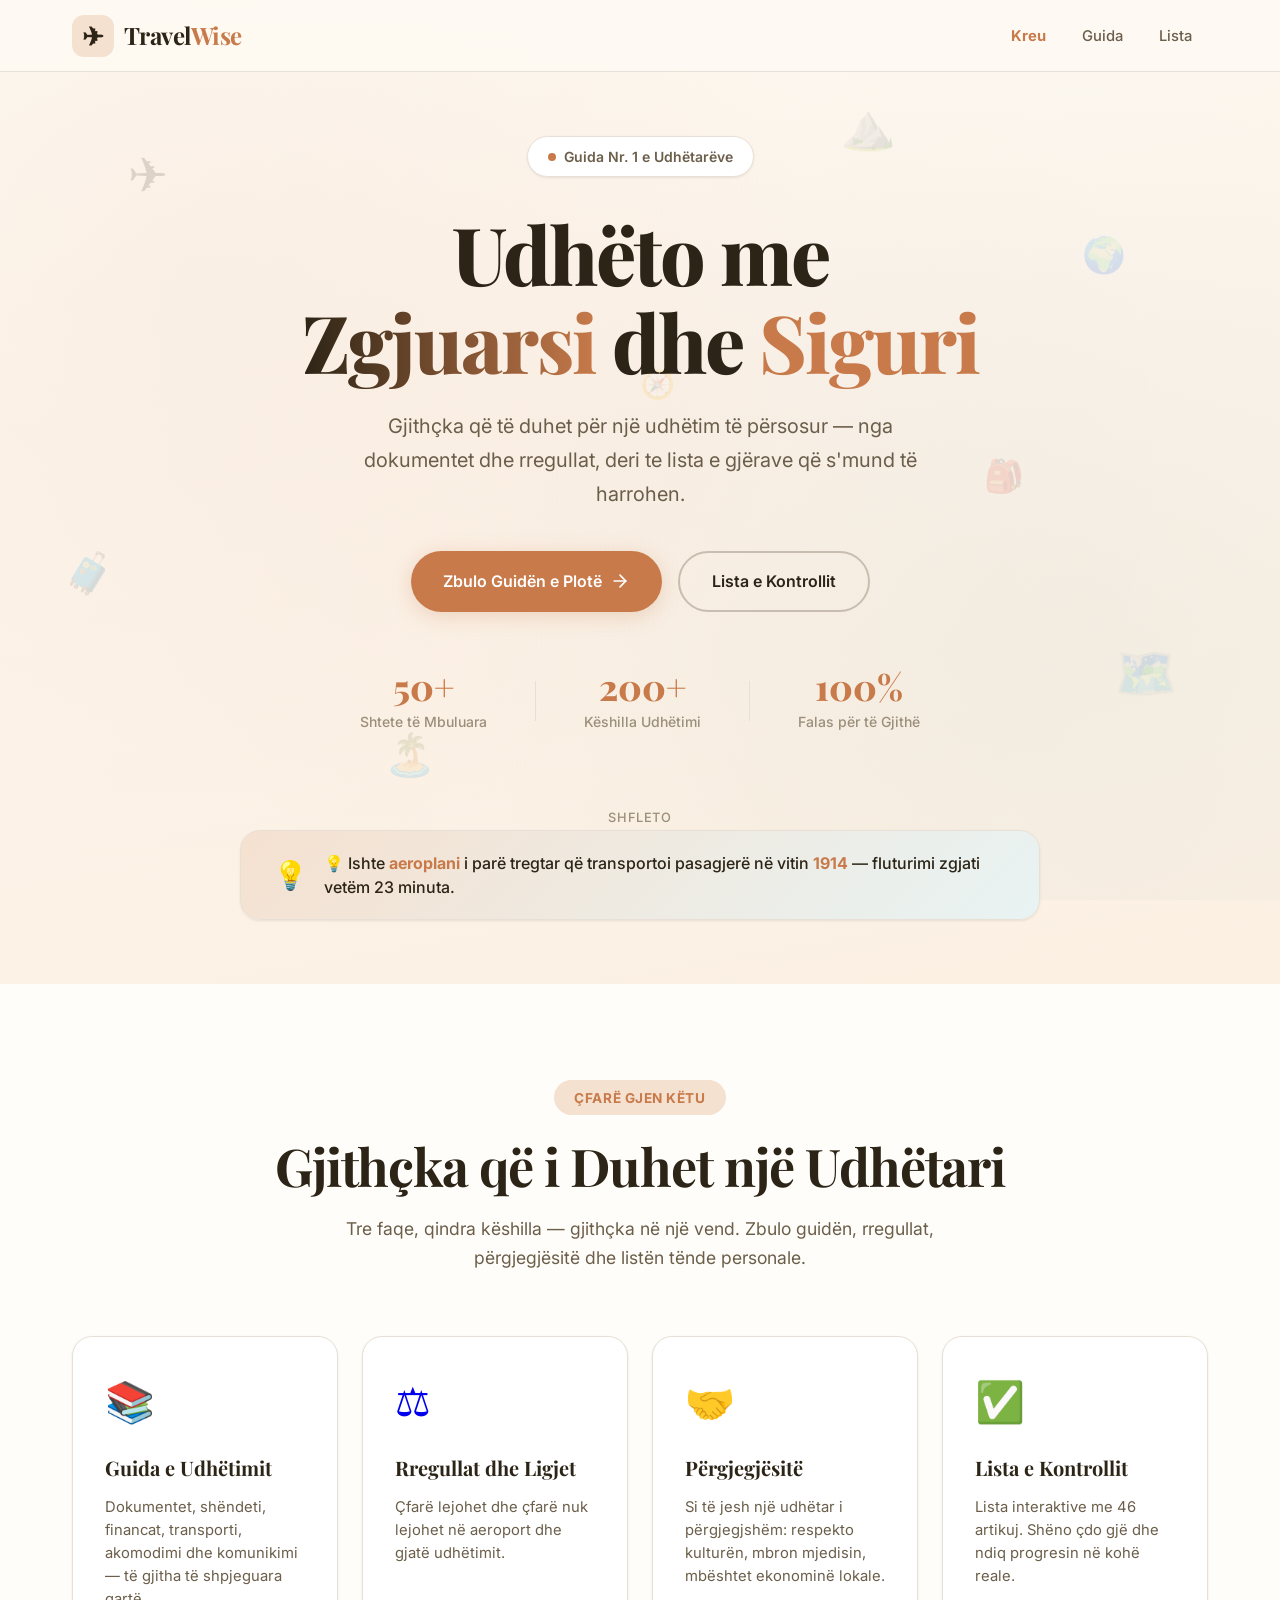
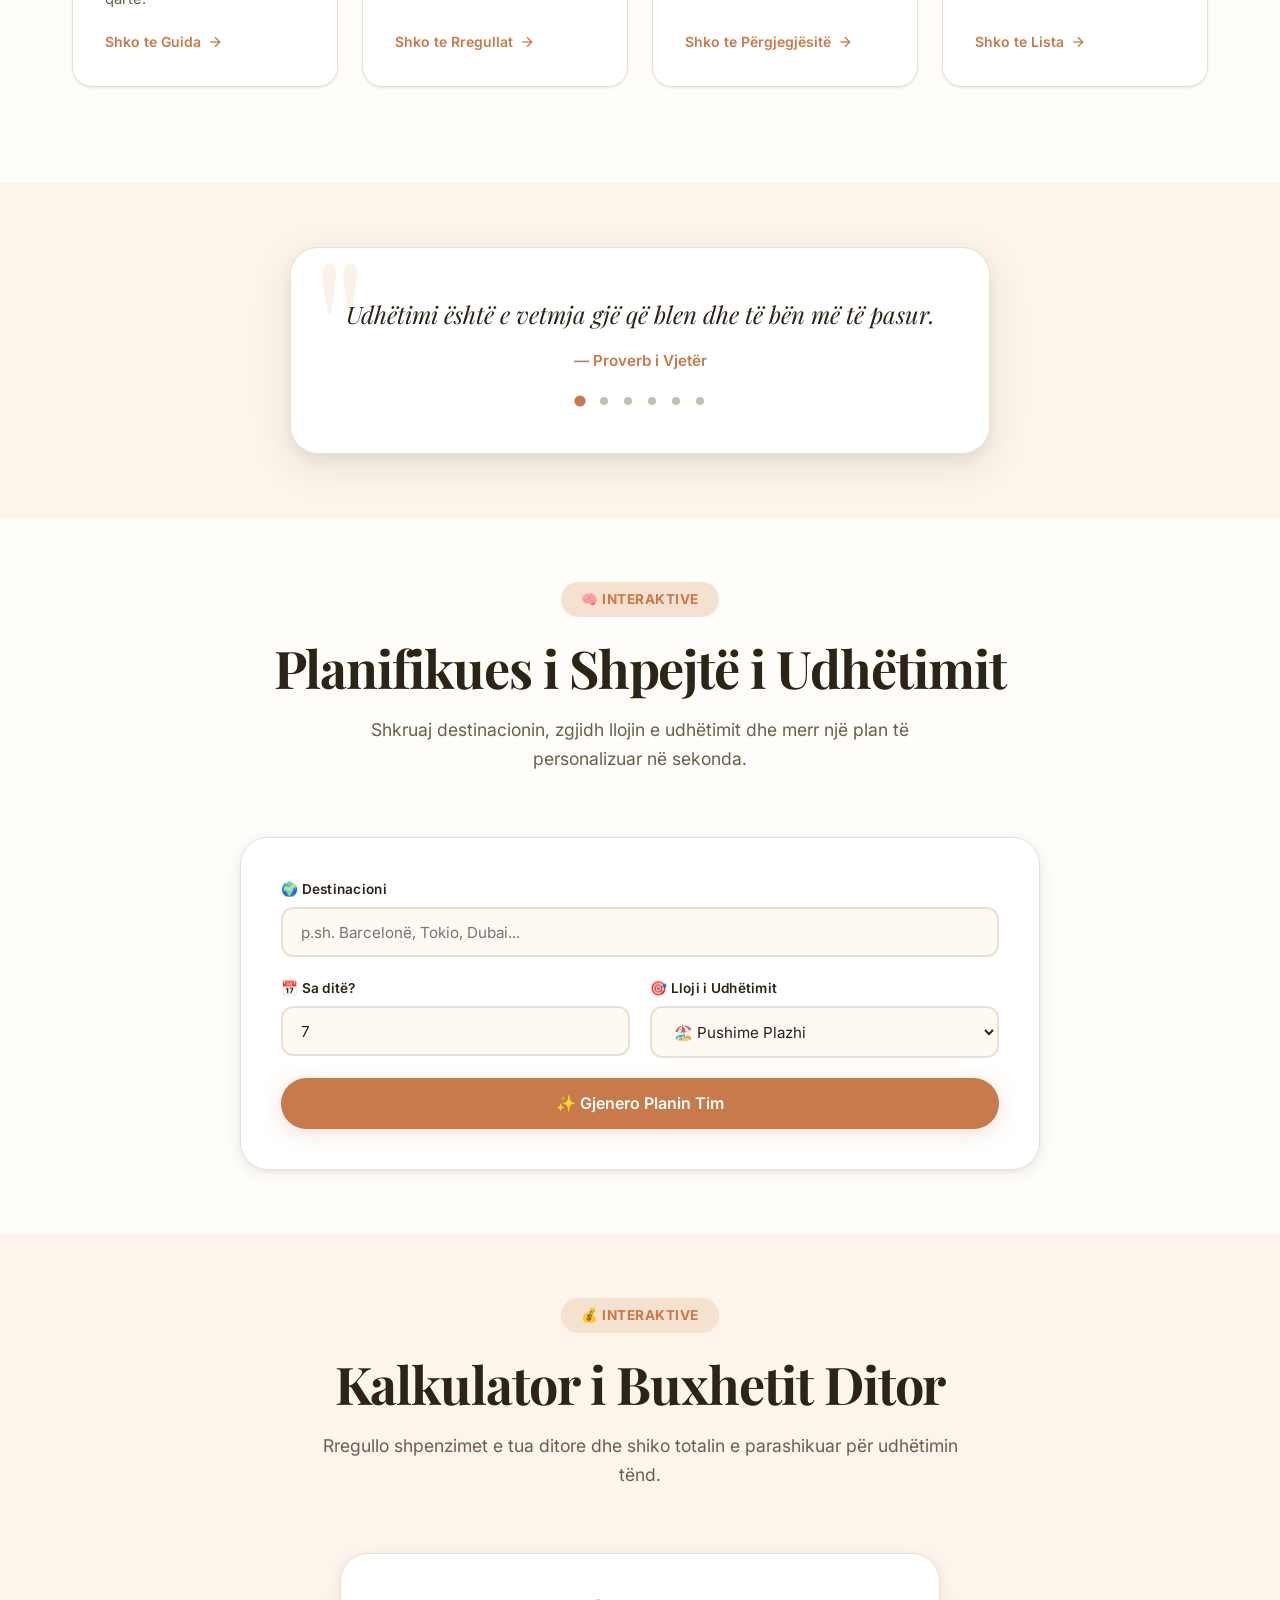
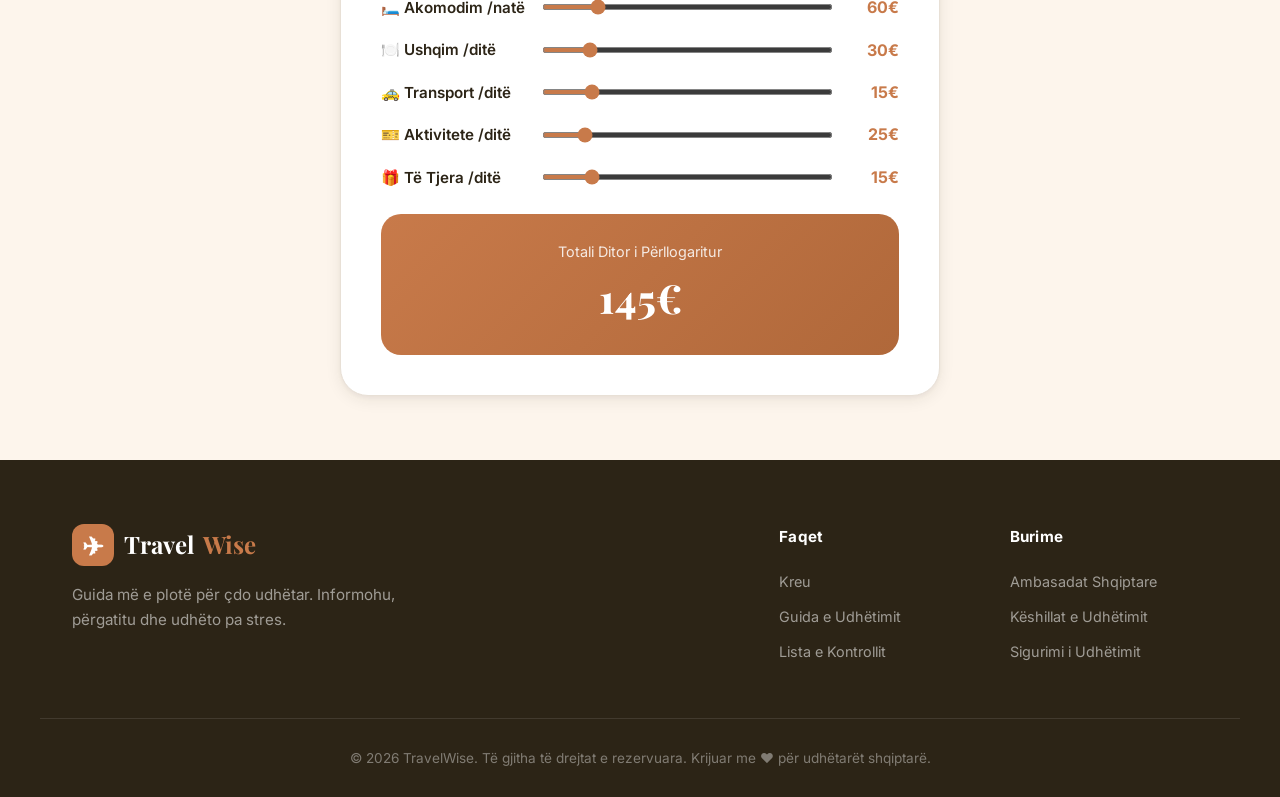
==== index.html @ 367e0574 "ky eshte projekt per travel" ====
<!DOCTYPE html>
<html lang="sq">
<head>
    <meta charset="UTF-8">
    <meta name="viewport" content="width=device-width, initial-scale=1.0">
    <title>TravelWise — Udhëto me Zgjuarsi</title>
    <link rel="preconnect" href="https://fonts.googleapis.com">
    <link rel="preconnect" href="https://fonts.gstatic.com" crossorigin>
    <link href="https://fonts.googleapis.com/css2?family=Inter:wght@300;400;500;600;700;800;900&family=Playfair+Display:ital,wght@0,400;0,500;0,600;0,700;0,800;1,400;1,500&display=swap" rel="stylesheet">
    <link rel="stylesheet" href="assets/css/style.css">
</head>
<body>

    <!-- Navigimi -->
    <nav class="navbar" id="navbar">
        <div class="nav-container">
            <a href="index.html" class="nav-logo">
                <span class="logo-icon">✈</span>
                <span class="logo-text">Travel<span class="logo-accent">Wise</span></span>
            </a>
            <ul class="nav-links">
                <li><a href="index.html" class="nav-link active">Kreu</a></li>
                <li><a href="udhetimi.html" class="nav-link">Guida</a></li>
                <li><a href="lista.html" class="nav-link">Lista</a></li>
            </ul>
            <button class="nav-toggle" id="navToggle" aria-label="Menu">
                <span></span><span></span><span></span>
            </button>
        </div>
    </nav>

    <!-- ===== HERO ===== -->
    <section class="hero-section">
        <div class="floating-particles" id="floatingParticles"></div>
        <div class="hero-bg-pattern"></div>
        <div class="container hero-content">
            <div class="hero-badge">
                <span class="badge-dot"></span> Guida Nr. 1 e Udhëtarëve
            </div>
            <h1 class="hero-title">
                Udhëto me<br>
                <span class="shimmer-text">Zgjuarsi</span> dhe <span class="hero-title-accent">Siguri</span>
            </h1>
            <p class="hero-subtitle">
                Gjithçka që të duhet për një udhëtim të përsosur — 
                nga dokumentet dhe rregullat, deri te lista e gjërave që s'mund të harrohen.
            </p>
            <div class="hero-actions">
                <a href="udhetimi.html" class="btn btn-primary">
                    Zbulo Guidën e Plotë
                    <svg width="20" height="20" viewBox="0 0 24 24" fill="none" stroke="currentColor" stroke-width="2" stroke-linecap="round" stroke-linejoin="round"><line x1="5" y1="12" x2="19" y2="12"/><polyline points="12 5 19 12 12 19"/></svg>
                </a>
                <a href="lista.html" class="btn btn-outline">
                    Lista e Kontrollit
                </a>
            </div>
            <div class="hero-stats">
                <div class="stat-item">
                    <span class="stat-number">50+</span>
                    <span class="stat-label">Shtete të Mbuluara</span>
                </div>
                <div class="stat-divider"></div>
                <div class="stat-item">
                    <span class="stat-number">200+</span>
                    <span class="stat-label">Këshilla Udhëtimi</span>
                </div>
                <div class="stat-divider"></div>
                <div class="stat-item">
                    <span class="stat-number">100%</span>
                    <span class="stat-label">Falas për të Gjithë</span>
                </div>
            </div>
        </div>

        <!-- "A e dini se?" Ticker -->
        <div class="container" style="position: relative; z-index: 2; padding-bottom: 2rem;">
            <div class="did-you-know">
                <span class="dyk-icon">💡</span>
                <span class="dyk-text" id="dykText"></span>
            </div>
        </div>

        <div class="scroll-indicator">
            <span>Shfleto</span>
            <svg width="24" height="24" viewBox="0 0 24 24" fill="none" stroke="currentColor" stroke-width="2" stroke-linecap="round" stroke-linejoin="round"><polyline points="7 13 12 18 17 13"/><polyline points="7 6 12 11 17 6"/></svg>
        </div>
    </section>

    <!-- ===== PËRMBLEDHJE E SHPEJTË ===== -->
    <section class="overview-section">
        <div class="container">
            <div class="section-header">
                <span class="section-tag">Çfarë Gjen Këtu</span>
                <h2 class="section-title">Gjithçka që i Duhet një Udhëtari</h2>
                <p class="section-desc">
                    Tre faqe, qindra këshilla — gjithçka në një vend. Zbulo guidën, rregullat, përgjegjësitë dhe listën tënde personale.
                </p>
            </div>

            <div class="overview-grid">
                <a href="udhetimi.html" class="overview-card glow-on-hover tilt-card">
                    <div class="ov-icon">📚</div>
                    <h3>Guida e Udhëtimit</h3>
                    <p>Dokumentet, shëndeti, financat, transporti, akomodimi dhe komunikimi — të gjitha të shpjeguara qartë.</p>
                    <span class="ov-link">Shko te Guida <svg width="16" height="16" viewBox="0 0 24 24" fill="none" stroke="currentColor" stroke-width="2"><line x1="5" y1="12" x2="19" y2="12"/><polyline points="12 5 19 12 12 19"/></svg></span>
                </a>
                <a href="udhetimi.html#rregullat" class="overview-card glow-on-hover tilt-card">
                    <div class="ov-icon">⚖️</div>
                    <h3>Rregullat dhe Ligjet</h3>
                    <p>Çfarë lejohet dhe çfarë nuk lejohet në aeroport dhe gjatë udhëtimit.</p>
                    <span class="ov-link">Shko te Rregullat <svg width="16" height="16" viewBox="0 0 24 24" fill="none" stroke="currentColor" stroke-width="2"><line x1="5" y1="12" x2="19" y2="12"/><polyline points="12 5 19 12 12 19"/></svg></span>
                </a>
                <a href="udhetimi.html#pergjegjesite" class="overview-card glow-on-hover tilt-card">
                    <div class="ov-icon">🤝</div>
                    <h3>Përgjegjësitë</h3>
                    <p>Si të jesh një udhëtar i përgjegjshëm: respekto kulturën, mbron mjedisin, mbështet ekonominë lokale.</p>
                    <span class="ov-link">Shko te Përgjegjësitë <svg width="16" height="16" viewBox="0 0 24 24" fill="none" stroke="currentColor" stroke-width="2"><line x1="5" y1="12" x2="19" y2="12"/><polyline points="12 5 19 12 12 19"/></svg></span>
                </a>
                <a href="lista.html" class="overview-card glow-on-hover tilt-card">
                    <div class="ov-icon">✅</div>
                    <h3>Lista e Kontrollit</h3>
                    <p>Lista interaktive me 46 artikuj. Shëno çdo gjë dhe ndiq progresin në kohë reale.</p>
                    <span class="ov-link">Shko te Lista <svg width="16" height="16" viewBox="0 0 24 24" fill="none" stroke="currentColor" stroke-width="2"><line x1="5" y1="12" x2="19" y2="12"/><polyline points="12 5 19 12 12 19"/></svg></span>
                </a>
            </div>
        </div>
    </section>

    <!-- ===== CITATE UDHËTIMI ===== -->
    <section class="quotes-section">
        <div class="container">
            <div class="quote-card">
                <p class="quote-text" id="quoteText"></p>
                <p class="quote-author" id="quoteAuthor"></p>
                <div class="quote-nav" id="quoteDots">
                    <button class="quote-dot active" data-index="0"></button>
                    <button class="quote-dot" data-index="1"></button>
                    <button class="quote-dot" data-index="2"></button>
                    <button class="quote-dot" data-index="3"></button>
                    <button class="quote-dot" data-index="4"></button>
                    <button class="quote-dot" data-index="5"></button>
                </div>
            </div>
        </div>
    </section>

    <!-- ===== PLANIFIKUES I SHPEJTË ===== -->
    <section class="planner-section" id="planner">
        <div class="container">
            <div class="section-header">
                <span class="section-tag">🧠 Interaktive</span>
                <h2 class="section-title">Planifikues i Shpejtë i Udhëtimit</h2>
                <p class="section-desc">
                    Shkruaj destinacionin, zgjidh llojin e udhëtimit dhe merr një plan të personalizuar në sekonda.
                </p>
            </div>
            <div class="planner-card">
                <form class="planner-form" id="plannerForm">
                    <div class="form-group full-width">
                        <label>🌍 Destinacioni</label>
                        <input type="text" class="form-input" id="destInput" placeholder="p.sh. Barcelonë, Tokio, Dubai..." required>
                    </div>
                    <div class="form-group">
                        <label>📅 Sa ditë?</label>
                        <input type="number" class="form-input" id="daysInput" value="7" min="1" max="90" required>
                    </div>
                    <div class="form-group">
                        <label>🎯 Lloji i Udhëtimit</label>
                        <select class="form-select" id="typeSelect">
                            <option value="plesant">🏖️ Pushime Plazhi</option>
                            <option value="aventur">🏔️ Aventurë & Natyrë</option>
                            <option value="ekonomik">💰 Ekonomik (Backpacker)</option>
                            <option value="mesatar">🏨 Mesatar (Comfort)</option>
                            <option value="luksoz">👑 Luksoz (Premium)</option>
                        </select>
                    </div>
                    <div class="form-group full-width">
                        <button type="submit" class="btn btn-primary btn-ripple" style="width: 100%; justify-content: center;">
                            ✨ Gjenero Planin Tim
                        </button>
                    </div>
                </form>
                <div class="planner-result" id="plannerResult">
                    <h4>🧳 Plani yt për <strong id="rDest"></strong></h4>
                    <div class="result-grid">
                        <div class="result-item">
                            <span class="r-value" id="rBudget">—</span>
                            <span class="r-label">Buxheti i Përllogaritur</span>
                        </div>
                        <div class="result-item">
                            <span class="r-value" id="rDays">—</span>
                            <span class="r-label">Kohëzgjatja</span>
                        </div>
                        <div class="result-item">
                            <span class="r-value" id="rVisa">—</span>
                            <span class="r-label">Viza</span>
                        </div>
                        <div class="result-item">
                            <span class="r-value" id="rClothes">—</span>
                            <span class="r-label">Veshje e Rekomanduar</span>
                        </div>
                    </div>
                </div>
            </div>
        </div>
    </section>

    <!-- ===== KALKULATOR BUXHETI ===== -->
    <section class="calculator-section" id="calculator">
        <div class="container">
            <div class="section-header">
                <span class="section-tag">💰 Interaktive</span>
                <h2 class="section-title">Kalkulator i Buxhetit Ditor</h2>
                <p class="section-desc">
                    Rregullo shpenzimet e tua ditore dhe shiko totalin e parashikuar për udhëtimin tënd.
                </p>
            </div>
            <div class="calc-card">
                <div class="calc-row">
                    <label>🛏️ Akomodim /natë</label>
                    <input type="range" class="calc-slider" min="10" max="300" value="60" step="5" data-display="calcAccom">
                    <span class="calc-value" id="calcAccom">60€</span>
                </div>
                <div class="calc-row">
                    <label>🍽️ Ushqim /ditë</label>
                    <input type="range" class="calc-slider" min="10" max="150" value="30" step="5" data-display="calcFood">
                    <span class="calc-value" id="calcFood">30€</span>
                </div>
                <div class="calc-row">
                    <label>🚕 Transport /ditë</label>
                    <input type="range" class="calc-slider" min="0" max="100" value="15" step="5" data-display="calcTrans">
                    <span class="calc-value" id="calcTrans">15€</span>
                </div>
                <div class="calc-row">
                    <label>🎫 Aktivitete /ditë</label>
                    <input type="range" class="calc-slider" min="0" max="200" value="25" step="5" data-display="calcActiv">
                    <span class="calc-value" id="calcActiv">25€</span>
                </div>
                <div class="calc-row">
                    <label>🎁 Të Tjera /ditë</label>
                    <input type="range" class="calc-slider" min="0" max="100" value="15" step="5" data-display="calcOther">
                    <span class="calc-value" id="calcOther">15€</span>
                </div>
                <div class="calc-total">
                    <span class="total-label">Totali Ditor i Përllogaritur</span>
                    <span class="total-amount" id="calcTotal">145€</span>
                </div>
            </div>
        </div>
    </section>

    <!-- ===== FOOTER ===== -->
    <footer class="site-footer">
        <div class="container footer-container">
            <div class="footer-brand">
                <a href="index.html" class="footer-logo">
                    <span class="logo-icon">✈</span>
                    Travel<span class="logo-accent">Wise</span>
                </a>
                <p>Guida më e plotë për çdo udhëtar. Informohu, përgatitu dhe udhëto pa stres.</p>
            </div>
            <div class="footer-links">
                <div class="footer-col">
                    <h4>Faqet</h4>
                    <a href="index.html">Kreu</a>
                    <a href="udhetimi.html">Guida e Udhëtimit</a>
                    <a href="lista.html">Lista e Kontrollit</a>
                </div>
                <div class="footer-col">
                    <h4>Burime</h4>
                    <a href="#" target="_blank" rel="noopener">Ambasadat Shqiptare</a>
                    <a href="#" target="_blank" rel="noopener">Këshillat e Udhëtimit</a>
                    <a href="#" target="_blank" rel="noopener">Sigurimi i Udhëtimit</a>
                </div>
            </div>
        </div>
        <div class="footer-bottom">
            <p>&copy; 2026 TravelWise. Të gjitha të drejtat e rezervuara. Krijuar me ❤️ për udhëtarët shqiptarë.</p>
        </div>
    </footer>

    <script src="assets/js/main.js"></script>
</body>
</html>
---- assets/css/style.css ----
/* ============================================================
   TRAVELWISE — Stylesheet
   Dizajn: Krem/Qumësht | Tipografi: Inter + Playfair Display
   ============================================================ */

/* ---------- CSS Variables ---------- */
:root {
    /* Ngjyrat kryesore */
    --cream-50: #FFFDF9;
    --cream-100: #FEFAF3;
    --cream-200: #FDF5EC;
    --cream-300: #FBF0E2;
    --cream-400: #F5E6D3;
    --cream-500: #EDD7BE;
    
    /* Sfondet */
    --bg-primary: #FEFAF3;
    --bg-secondary: #FDF5EC;
    --bg-tertiary: #FFFDF9;
    --bg-card: #FFFFFF;
    
    /* Tekst */
    --text-primary: #2C2416;
    --text-secondary: #6B5E4A;
    --text-muted: #9B8E7A;
    --text-light: #B8A990;
    
    /* Ngjyra theksuese */
    --accent: #C87A4A;
    --accent-hover: #B0683A;
    --accent-light: #F5E1D0;
    --accent-glow: rgba(200, 122, 74, 0.25);
    
    /* Ngjyra shtesë */
    --teal: #3D7A7A;
    --teal-light: #E8F3F3;
    --teal-hover: #346868;
    
    --success: #4A9C6C;
    --success-light: #EAF5EF;
    --success-dark: #3A7D56;
    
    --danger: #D9534F;
    --danger-light: #FDEDEC;
    --danger-dark: #C0392B;
    
    --warning: #E6A23C;
    --warning-light: #FDF6EC;
    
    /* Border dhe Shadow */
    --border-light: #E8E0D6;
    --border-medium: #DDD4C8;
    --border-dark: #C8BDAE;
    
    --shadow-sm: 0 1px 3px rgba(44, 36, 22, 0.06), 0 1px 2px rgba(44, 36, 22, 0.04);
    --shadow-md: 0 4px 16px rgba(44, 36, 22, 0.08), 0 2px 4px rgba(44, 36, 22, 0.04);
    --shadow-lg: 0 12px 40px rgba(44, 36, 22, 0.10), 0 4px 12px rgba(44, 36, 22, 0.06);
    --shadow-xl: 0 20px 60px rgba(44, 36, 22, 0.14), 0 8px 20px rgba(44, 36, 22, 0.08);
    
    /* Tipografi */
    --font-body: 'Inter', -apple-system, BlinkMacSystemFont, 'Segoe UI', system-ui, sans-serif;
    --font-heading: 'Playfair Display', Georgia, 'Times New Roman', serif;
    
    /* Rrumbullakim */
    --radius-sm: 8px;
    --radius-md: 12px;
    --radius-lg: 20px;
    --radius-xl: 28px;
    --radius-full: 9999px;
    
    /* Tranzicione */
    --transition-fast: 0.15s ease;
    --transition-base: 0.25s ease;
    --transition-slow: 0.4s cubic-bezier(0.16, 1, 0.3, 1);
    
    /* Layout */
    --max-width: 1200px;
    --nav-height: 72px;
}

/* ---------- Reset dhe Baza ---------- */
*,
*::before,
*::after {
    margin: 0;
    padding: 0;
    box-sizing: border-box;
}

html {
    scroll-behavior: smooth;
    scroll-padding-top: var(--nav-height);
    font-size: 16px;
    -webkit-font-smoothing: antialiased;
    -moz-osx-font-smoothing: grayscale;
}

body {
    font-family: var(--font-body);
    color: var(--text-primary);
    background-color: var(--bg-primary);
    line-height: 1.65;
    overflow-x: hidden;
}

::selection {
    background: var(--accent-light);
    color: var(--accent);
}

/* ---------- Container ---------- */
.container {
    width: 100%;
    max-width: var(--max-width);
    margin: 0 auto;
    padding: 0 2rem;
}

/* ---------- Navigimi ---------- */
.navbar {
    position: fixed;
    top: 0;
    left: 0;
    right: 0;
    height: var(--nav-height);
    z-index: 1000;
    background: rgba(254, 250, 243, 0.85);
    backdrop-filter: blur(20px);
    -webkit-backdrop-filter: blur(20px);
    border-bottom: 1px solid var(--border-light);
    transition: all var(--transition-base);
}

.navbar.scrolled {
    background: rgba(254, 250, 243, 0.95);
    box-shadow: var(--shadow-md);
}

.nav-container {
    max-width: var(--max-width);
    margin: 0 auto;
    padding: 0 2rem;
    display: flex;
    align-items: center;
    justify-content: space-between;
    height: 100%;
}

.nav-logo {
    display: flex;
    align-items: center;
    gap: 0.6rem;
    text-decoration: none;
    font-family: var(--font-heading);
    font-size: 1.5rem;
    font-weight: 700;
    color: var(--text-primary);
    letter-spacing: -0.02em;
}

.logo-icon {
    font-size: 1.6rem;
    display: flex;
    align-items: center;
    justify-content: center;
    width: 42px;
    height: 42px;
    background: var(--accent-light);
    border-radius: var(--radius-md);
}

.logo-accent {
    color: var(--accent);
}

.nav-links {
    display: flex;
    list-style: none;
    gap: 0.25rem;
}

.nav-link {
    text-decoration: none;
    color: var(--text-secondary);
    font-size: 0.925rem;
    font-weight: 500;
    padding: 0.5rem 1rem;
    border-radius: var(--radius-full);
    transition: all var(--transition-fast);
}

.nav-link:hover {
    color: var(--accent);
    background: var(--accent-light);
}

.nav-link.active {
    color: var(--accent);
    font-weight: 700;
}

.nav-toggle {
    display: none;
    flex-direction: column;
    gap: 5px;
    background: none;
    border: none;
    cursor: pointer;
    padding: 4px;
}

.nav-toggle span {
    display: block;
    width: 24px;
    height: 2px;
    background: var(--text-primary);
    border-radius: 2px;
    transition: all var(--transition-base);
}

/* ========== OVERVIEW SECTION (Home Page) ========== */
.overview-section {
    background: var(--bg-tertiary);
    padding: 6rem 0;
    min-height: auto;
}

.overview-grid {
    display: grid;
    grid-template-columns: repeat(auto-fit, minmax(260px, 1fr));
    gap: 1.5rem;
}

.overview-card {
    background: var(--bg-card);
    border-radius: var(--radius-lg);
    padding: 2rem;
    text-decoration: none;
    border: 1px solid var(--border-light);
    box-shadow: var(--shadow-sm);
    transition: all var(--transition-slow);
    display: flex;
    flex-direction: column;
    gap: 0.75rem;
}

.overview-card:hover {
    transform: translateY(-6px);
    box-shadow: var(--shadow-xl);
    border-color: var(--accent);
}

.ov-icon {
    font-size: 2.5rem;
    margin-bottom: 0.25rem;
}

.overview-card h3 {
    font-family: var(--font-heading);
    font-size: 1.25rem;
    font-weight: 700;
    color: var(--text-primary);
}

.overview-card p {
    font-size: 0.925rem;
    color: var(--text-secondary);
    line-height: 1.55;
    flex: 1;
}

.ov-link {
    display: inline-flex;
    align-items: center;
    gap: 0.4rem;
    font-size: 0.875rem;
    font-weight: 600;
    color: var(--accent);
    margin-top: 0.5rem;
    transition: gap var(--transition-fast);
}

.overview-card:hover .ov-link {
    gap: 0.7rem;
}

/* ========== SEKSIONET ========== */
.panel {
    min-height: 100vh;
    display: flex;
    align-items: center;
    justify-content: center;
    position: relative;
}

/* ---------- SEKSIONI 1: HERO ---------- */
.hero-section {
    background: linear-gradient(170deg, #FEFAF3 0%, #FDF5EC 40%, #FBF0E2 100%);
    overflow: hidden;
    padding-top: var(--nav-height);
}

.hero-bg-pattern {
    position: absolute;
    inset: 0;
    background-image:
        radial-gradient(circle at 15% 30%, rgba(200, 122, 74, 0.06) 0%, transparent 50%),
        radial-gradient(circle at 85% 70%, rgba(61, 122, 122, 0.05) 0%, transparent 50%),
        radial-gradient(circle at 50% 50%, rgba(200, 122, 74, 0.03) 0%, transparent 70%);
    pointer-events: none;
}

.hero-content {
    text-align: center;
    position: relative;
    z-index: 1;
    padding: 4rem 0;
}

.hero-badge {
    display: inline-flex;
    align-items: center;
    gap: 0.5rem;
    background: var(--bg-card);
    border: 1px solid var(--border-light);
    padding: 0.5rem 1.25rem;
    border-radius: var(--radius-full);
    font-size: 0.875rem;
    font-weight: 600;
    color: var(--text-secondary);
    margin-bottom: 2rem;
    box-shadow: var(--shadow-sm);
    animation: fadeInDown 0.8s ease both;
}

.badge-dot {
    width: 8px;
    height: 8px;
    background: var(--accent);
    border-radius: 50%;
    animation: pulse 2s infinite;
}

@keyframes pulse {
    0%, 100% { opacity: 1; transform: scale(1); }
    50% { opacity: 0.5; transform: scale(1.3); }
}

.hero-title {
    font-family: var(--font-heading);
    font-size: clamp(2.75rem, 6.5vw, 5rem);
    font-weight: 800;
    color: var(--text-primary);
    line-height: 1.1;
    letter-spacing: -0.025em;
    margin-bottom: 1.5rem;
}

.hero-title-accent {
    color: var(--accent);
    position: relative;
}

.hero-subtitle {
    font-size: clamp(1.05rem, 1.8vw, 1.25rem);
    color: var(--text-secondary);
    max-width: 600px;
    margin: 0 auto 2.5rem;
    line-height: 1.7;
}

.hero-actions {
    display: flex;
    gap: 1rem;
    justify-content: center;
    flex-wrap: wrap;
    margin-bottom: 3.5rem;
}

/* ---------- Butonat ---------- */
.btn {
    display: inline-flex;
    align-items: center;
    gap: 0.5rem;
    padding: 0.95rem 2rem;
    border-radius: var(--radius-full);
    font-family: var(--font-body);
    font-size: 1rem;
    font-weight: 600;
    text-decoration: none;
    cursor: pointer;
    transition: all var(--transition-slow);
    border: none;
    position: relative;
    overflow: hidden;
}

.btn-primary {
    background: var(--accent);
    color: #FFFFFF;
    box-shadow: 0 4px 20px var(--accent-glow);
}

.btn-primary:hover {
    background: var(--accent-hover);
    transform: translateY(-2px);
    box-shadow: 0 8px 30px rgba(200, 122, 74, 0.35);
}

.btn-outline {
    background: transparent;
    color: var(--text-primary);
    border: 2px solid var(--border-dark);
}

.btn-outline:hover {
    border-color: var(--accent);
    color: var(--accent);
    transform: translateY(-2px);
}

/* ---------- Statistikat ---------- */
.hero-stats {
    display: flex;
    align-items: center;
    justify-content: center;
    gap: 3rem;
    flex-wrap: wrap;
}

.stat-item {
    text-align: center;
}

.stat-number {
    display: block;
    font-family: var(--font-heading);
    font-size: 2.25rem;
    font-weight: 800;
    color: var(--accent);
    line-height: 1;
    margin-bottom: 0.25rem;
}

.stat-label {
    font-size: 0.875rem;
    color: var(--text-muted);
    font-weight: 500;
}

.stat-divider {
    width: 1px;
    height: 40px;
    background: var(--border-light);
}

/* ---------- Scroll Indicator ---------- */
.scroll-indicator {
    position: absolute;
    bottom: 2.5rem;
    left: 50%;
    transform: translateX(-50%);
    display: flex;
    flex-direction: column;
    align-items: center;
    gap: 0.5rem;
    color: var(--text-muted);
    font-size: 0.8rem;
    font-weight: 500;
    letter-spacing: 0.05em;
    text-transform: uppercase;
    animation: bounce 2s infinite;
    z-index: 1;
}

@keyframes bounce {
    0%, 20%, 50%, 80%, 100% { transform: translateX(-50%) translateY(0); }
    40% { transform: translateX(-50%) translateY(-8px); }
    60% { transform: translateX(-50%) translateY(-4px); }
}

/* ---------- Section Header ---------- */
.section-header {
    text-align: center;
    margin-bottom: 4rem;
}

.section-tag {
    display: inline-block;
    padding: 0.4rem 1.25rem;
    background: var(--accent-light);
    color: var(--accent);
    font-size: 0.85rem;
    font-weight: 700;
    border-radius: var(--radius-full);
    letter-spacing: 0.04em;
    text-transform: uppercase;
    margin-bottom: 1.25rem;
}

.section-tag-rules {
    background: var(--danger-light);
    color: var(--danger);
}

.section-tag-responsibilities {
    background: var(--teal-light);
    color: var(--teal);
}

.section-tag-checklist {
    background: var(--success-light);
    color: var(--success);
}

.section-title {
    font-family: var(--font-heading);
    font-size: clamp(2rem, 4.5vw, 3.25rem);
    font-weight: 700;
    color: var(--text-primary);
    line-height: 1.2;
    letter-spacing: -0.02em;
    margin-bottom: 1rem;
}

.section-desc {
    font-size: 1.1rem;
    color: var(--text-secondary);
    max-width: 650px;
    margin: 0 auto;
    line-height: 1.65;
}

/* ========== SEKSIONI 2: GJËRAT THEMELORE ========== */
.essentials-section {
    background: var(--bg-secondary);
    padding: 7rem 0 6rem;
    min-height: auto;
}

.essentials-grid {
    display: grid;
    grid-template-columns: repeat(auto-fit, minmax(340px, 1fr));
    gap: 1.75rem;
}

.essential-card {
    background: var(--bg-card);
    border-radius: var(--radius-lg);
    padding: 2.25rem;
    box-shadow: var(--shadow-md);
    border: 1px solid var(--border-light);
    transition: all var(--transition-slow);
    position: relative;
    overflow: hidden;
}

.essential-card::before {
    content: '';
    position: absolute;
    top: 0;
    left: 0;
    right: 0;
    height: 3px;
    border-radius: var(--radius-lg) var(--radius-lg) 0 0;
    transition: all var(--transition-slow);
}

.essential-card:hover {
    transform: translateY(-4px);
    box-shadow: var(--shadow-lg);
}

.essential-card:hover::before {
    height: 5px;
}

.essential-card:nth-child(1):before { background: var(--accent); }
.essential-card:nth-child(2):before { background: var(--teal); }
.essential-card:nth-child(3):before { background: var(--success); }
.essential-card:nth-child(4):before { background: var(--danger); }
.essential-card:nth-child(5):before { background: var(--warning); }
.essential-card:nth-child(6):before { background: var(--accent); }

.card-icon {
    width: 56px;
    height: 56px;
    border-radius: var(--radius-md);
    display: flex;
    align-items: center;
    justify-content: center;
    margin-bottom: 1.25rem;
}

.card-icon-docs { background: var(--accent-light); color: var(--accent); }
.card-icon-health { background: var(--teal-light); color: var(--teal); }
.card-icon-money { background: var(--success-light); color: var(--success); }
.card-icon-comm { background: var(--danger-light); color: var(--danger); }
.card-icon-transport { background: var(--warning-light); color: var(--warning); }
.card-icon-stay { background: var(--accent-light); color: var(--accent); }

.essential-card h3 {
    font-family: var(--font-heading);
    font-size: 1.375rem;
    font-weight: 700;
    color: var(--text-primary);
    margin-bottom: 1rem;
}

.essential-card ul {
    list-style: none;
}

.essential-card ul li {
    position: relative;
    padding: 0.55rem 0 0.55rem 1.25rem;
    font-size: 0.9375rem;
    color: var(--text-secondary);
    line-height: 1.6;
    border-bottom: 1px solid var(--border-light);
}

.essential-card ul li:last-child {
    border-bottom: none;
}

.essential-card ul li::before {
    content: '';
    position: absolute;
    left: 0;
    top: 1rem;
    width: 6px;
    height: 6px;
    border-radius: 50%;
    background: var(--accent);
}

.essential-card ul li strong {
    color: var(--text-primary);
    font-weight: 600;
}

.essential-card ul li em {
    color: var(--accent);
    font-style: normal;
    font-weight: 500;
}

/* ========== SEKSIONI 3: RREGULLAT ========== */
.rules-section {
    background: var(--bg-tertiary);
    padding: 7rem 0 6rem;
    min-height: auto;
}

.rules-block {
    margin-bottom: 2.5rem;
}

.rules-header {
    display: flex;
    align-items: center;
    gap: 1rem;
    margin-bottom: 2rem;
}

.rules-header h3 {
    font-family: var(--font-heading);
    font-size: 1.75rem;
    font-weight: 700;
}

.rules-icon {
    width: 52px;
    height: 52px;
    border-radius: var(--radius-md);
    display: flex;
    align-items: center;
    justify-content: center;
    flex-shrink: 0;
}

.allowed-icon {
    background: var(--success-light);
    color: var(--success);
}

.forbidden-icon {
    background: var(--danger-light);
    color: var(--danger);
}

.text-success { color: var(--success); }
.text-danger { color: var(--danger); }

.rules-grid {
    display: grid;
    grid-template-columns: repeat(auto-fit, minmax(300px, 1fr));
    gap: 1.25rem;
}

.rule-card {
    background: var(--bg-card);
    border-radius: var(--radius-md);
    padding: 1.75rem;
    box-shadow: var(--shadow-sm);
    border: 1px solid var(--border-light);
    transition: all var(--transition-base);
}

.rule-card:hover {
    box-shadow: var(--shadow-md);
    transform: translateY(-2px);
}

.rule-card h4 {
    font-size: 1.05rem;
    font-weight: 700;
    color: var(--text-primary);
    margin-bottom: 0.75rem;
}

.rule-card p {
    font-size: 0.925rem;
    color: var(--text-secondary);
    line-height: 1.6;
}

.rule-allowed {
    border-left: 4px solid var(--success);
}

.rule-forbidden {
    border-left: 4px solid var(--danger);
}

.rules-extra {
    margin-top: 2rem;
}

.extra-card {
    background: var(--bg-card);
    border: 2px dashed var(--border-medium);
    border-radius: var(--radius-lg);
    padding: 2rem;
}

.extra-card h4 {
    font-family: var(--font-heading);
    font-size: 1.25rem;
    font-weight: 700;
    color: var(--text-primary);
    margin-bottom: 1rem;
}

.extra-card ul {
    list-style: none;
}

.extra-card ul li {
    padding: 0.6rem 0;
    font-size: 0.95rem;
    color: var(--text-secondary);
    border-bottom: 1px solid var(--border-light);
}

.extra-card ul li:last-child { border-bottom: none; }
.extra-card ul li strong { color: var(--text-primary); font-weight: 600; }

/* ========== SEKSIONI 4: PËRGJEGJËSITË ========== */
.responsibilities-section {
    background: var(--bg-secondary);
    padding: 7rem 0 6rem;
    min-height: auto;
}

.responsibilities-grid {
    display: grid;
    grid-template-columns: repeat(auto-fit, minmax(340px, 1fr));
    gap: 1.5rem;
}

.resp-card {
    background: var(--bg-card);
    border-radius: var(--radius-lg);
    padding: 2rem;
    box-shadow: var(--shadow-sm);
    border: 1px solid var(--border-light);
    transition: all var(--transition-slow);
    display: flex;
    gap: 1.25rem;
    align-items: flex-start;
}

.resp-card:hover {
    transform: translateY(-4px);
    box-shadow: var(--shadow-lg);
    border-color: var(--teal);
}

.resp-number {
    font-family: var(--font-heading);
    font-size: 2.5rem;
    font-weight: 800;
    color: var(--teal-light);
    line-height: 1;
    flex-shrink: 0;
    min-width: 50px;
}

.resp-card:hover .resp-number {
    color: var(--teal);
}

.resp-content h3 {
    font-family: var(--font-heading);
    font-size: 1.2rem;
    font-weight: 700;
    color: var(--text-primary);
    margin-bottom: 0.5rem;
}

.resp-content p {
    font-size: 0.925rem;
    color: var(--text-secondary);
    line-height: 1.65;
}

/* ========== SEKSIONI 5: LISTA E KONTROLLIT ========== */
.checklist-section {
    background: var(--bg-tertiary);
    padding: 7rem 0 6rem;
    min-height: auto;
}

.checklist-container {
    max-width: 900px;
    margin: 0 auto;
}

.checklist-category {
    margin-bottom: 2.5rem;
    background: var(--bg-card);
    border-radius: var(--radius-lg);
    padding: 2rem;
    box-shadow: var(--shadow-sm);
    border: 1px solid var(--border-light);
}

.checklist-cat-header {
    display: flex;
    align-items: center;
    gap: 0.75rem;
    margin-bottom: 1.5rem;
    padding-bottom: 1rem;
    border-bottom: 2px solid var(--border-light);
}

.cat-icon {
    font-size: 1.75rem;
}

.checklist-cat-header h3 {
    font-family: var(--font-heading);
    font-size: 1.375rem;
    font-weight: 700;
    color: var(--text-primary);
    display: flex;
    align-items: center;
    gap: 0.75rem;
}

.cat-badge {
    font-family: var(--font-body);
    font-size: 0.75rem;
    font-weight: 600;
    padding: 0.25rem 0.75rem;
    background: var(--accent-light);
    color: var(--accent);
    border-radius: var(--radius-full);
}

.sub-cat {
    font-family: var(--font-body);
    font-size: 0.925rem;
    font-weight: 700;
    color: var(--text-primary);
    margin: 1.25rem 0 0.75rem;
    padding-top: 0.75rem;
    border-top: 1px solid var(--border-light);
}

.sub-cat:first-of-type {
    margin-top: 0;
    padding-top: 0;
    border-top: none;
}

/* Checkbox items */
.checklist-item {
    display: flex;
    align-items: center;
    gap: 0.875rem;
    padding: 0.7rem 0.75rem;
    border-radius: var(--radius-sm);
    cursor: pointer;
    transition: all var(--transition-fast);
    position: relative;
}

.checklist-item:hover {
    background: var(--cream-200);
}

.check-input {
    position: absolute;
    opacity: 0;
    width: 0;
    height: 0;
}

.check-custom {
    width: 22px;
    height: 22px;
    border: 2px solid var(--border-dark);
    border-radius: 6px;
    flex-shrink: 0;
    display: flex;
    align-items: center;
    justify-content: center;
    transition: all var(--transition-fast);
    position: relative;
}

.check-input:checked + .check-custom {
    background: var(--success);
    border-color: var(--success);
}

.check-input:checked + .check-custom::after {
    content: '';
    width: 6px;
    height: 10px;
    border: solid white;
    border-width: 0 2px 2px 0;
    transform: rotate(45deg);
    position: absolute;
    top: 3px;
}

.check-input:focus-visible + .check-custom {
    box-shadow: 0 0 0 3px var(--success-light);
}

.check-text {
    font-size: 0.95rem;
    color: var(--text-secondary);
    transition: all var(--transition-fast);
    line-height: 1.45;
}

.check-input:checked ~ .check-text {
    color: var(--text-muted);
    text-decoration: line-through;
    text-decoration-color: var(--border-medium);
}

/* Progress bar */
.checklist-progress {
    max-width: 900px;
    margin: 2rem auto 0;
    background: var(--bg-card);
    border-radius: var(--radius-lg);
    padding: 1.5rem 2rem;
    box-shadow: var(--shadow-sm);
    border: 1px solid var(--border-light);
}

.progress-info {
    display: flex;
    justify-content: space-between;
    align-items: center;
    margin-bottom: 0.75rem;
}

.progress-label {
    font-weight: 600;
    font-size: 0.95rem;
    color: var(--text-primary);
}

.progress-percent {
    font-family: var(--font-heading);
    font-size: 1.5rem;
    font-weight: 800;
    color: var(--accent);
}

.progress-bar {
    width: 100%;
    height: 10px;
    background: var(--cream-300);
    border-radius: var(--radius-full);
    overflow: hidden;
}

.progress-fill {
    height: 100%;
    background: linear-gradient(90deg, var(--accent), var(--teal));
    border-radius: var(--radius-full);
    transition: width var(--transition-slow);
    width: 0%;
}

.progress-stats {
    text-align: center;
    font-size: 0.875rem;
    color: var(--text-secondary);
    margin-top: 0.75rem;
}

.progress-stats span {
    font-weight: 700;
    color: var(--accent);
}

/* ========== FOOTER ========== */
.site-footer {
    background: var(--text-primary);
    color: var(--cream-300);
    padding: 4rem 0 0;
}

.footer-container {
    display: grid;
    grid-template-columns: 1.5fr 1fr;
    gap: 4rem;
    padding-bottom: 3rem;
    border-bottom: 1px solid rgba(255, 255, 255, 0.1);
}

.footer-brand p {
    font-size: 0.95rem;
    color: rgba(255, 255, 255, 0.55);
    margin-top: 1rem;
    max-width: 360px;
    line-height: 1.65;
}

.footer-logo {
    display: flex;
    align-items: center;
    gap: 0.6rem;
    text-decoration: none;
    font-family: var(--font-heading);
    font-size: 1.5rem;
    font-weight: 700;
    color: #FFFFFF;
}

.footer-logo .logo-icon {
    background: var(--accent);
    color: #FFFFFF;
    width: 42px;
    height: 42px;
}

.footer-links {
    display: grid;
    grid-template-columns: 1fr 1fr;
    gap: 2rem;
}

.footer-col h4 {
    font-size: 0.95rem;
    font-weight: 700;
    color: #FFFFFF;
    margin-bottom: 1rem;
    letter-spacing: 0.02em;
}

.footer-col a {
    display: block;
    font-size: 0.9rem;
    color: rgba(255, 255, 255, 0.55);
    text-decoration: none;
    padding: 0.35rem 0;
    transition: color var(--transition-fast);
}

.footer-col a:hover {
    color: var(--accent);
}

.footer-bottom {
    text-align: center;
    padding: 1.75rem 2rem;
    font-size: 0.85rem;
    color: rgba(255, 255, 255, 0.4);
}

/* ========== ANIMACIONET ========== */
@keyframes fadeInDown {
    from {
        opacity: 0;
        transform: translateY(-20px);
    }
    to {
        opacity: 1;
        transform: translateY(0);
    }
}

[data-aos="fade-up"] {
    opacity: 0;
    transform: translateY(30px);
    transition: opacity 0.7s ease, transform 0.7s cubic-bezier(0.16, 1, 0.3, 1);
}

[data-aos="fade-up"].aos-visible {
    opacity: 1;
    transform: translateY(0);
}

/* ========== RESPONSIVE ========== */
@media (max-width: 1024px) {
    .essentials-grid {
        grid-template-columns: repeat(auto-fit, minmax(300px, 1fr));
    }
}

@media (max-width: 768px) {
    :root {
        --nav-height: 64px;
    }

    .container {
        padding: 0 1.25rem;
    }

    .nav-links {
        position: fixed;
        top: var(--nav-height);
        left: 0;
        right: 0;
        background: rgba(254, 250, 243, 0.98);
        backdrop-filter: blur(20px);
        flex-direction: column;
        padding: 1.5rem;
        border-bottom: 1px solid var(--border-light);
        transform: translateY(-120%);
        transition: transform var(--transition-slow);
        box-shadow: var(--shadow-lg);
    }

    .nav-links.active {
        transform: translateY(0);
    }

    .nav-toggle {
        display: flex;
    }

    .nav-toggle.active span:nth-child(1) {
        transform: rotate(45deg) translate(5px, 5px);
    }

    .nav-toggle.active span:nth-child(2) {
        opacity: 0;
    }

    .nav-toggle.active span:nth-child(3) {
        transform: rotate(-45deg) translate(5px, -5px);
    }

    .hero-stats {
        gap: 1.5rem;
    }

    .stat-divider {
        display: none;
    }

    .section-title {
        font-size: clamp(1.75rem, 6vw, 2.5rem);
    }

    .essentials-grid,
    .responsibilities-grid {
        grid-template-columns: 1fr;
    }

    .rules-grid {
        grid-template-columns: 1fr;
    }

    .footer-container {
        grid-template-columns: 1fr;
        gap: 2.5rem;
    }

    .footer-links {
        grid-template-columns: 1fr 1fr;
    }
}

@media (max-width: 480px) {
    .hero-actions {
        flex-direction: column;
        align-items: center;
    }

    .hero-stats {
        flex-direction: column;
        gap: 1rem;
    }

    .essential-card {
        padding: 1.5rem;
    }

    .resp-card {
        flex-direction: column;
        gap: 0.75rem;
    }

    .checklist-category {
        padding: 1.25rem;
    }

    .checklist-progress {
        padding: 1rem 1.25rem;
    }
}

/* Print styles */
@media print {
    .navbar,
    .scroll-indicator,
    .hero-bg-pattern { display: none; }
    .panel { min-height: auto; padding: 2rem 0; }
    body { background: white; }
    .checklist-item { break-inside: avoid; }
}

/* ============================================================
   VEÇORITË UNIKE — Floating, Parallax, Interaktive
   ============================================================ */

/* ---------- Floating Particles (Hero) ---------- */
.floating-particles {
    position: absolute;
    inset: 0;
    pointer-events: none;
    z-index: 0;
    overflow: hidden;
}

.float-particle {
    position: absolute;
    font-size: 2rem;
    opacity: 0.15;
    animation: floatAround 20s infinite ease-in-out;
    filter: blur(0.5px);
    transition: transform 0.1s ease-out;
}

.float-particle:nth-child(1) { top: 15%; left: 10%; animation-delay: 0s; font-size: 3rem; }
.float-particle:nth-child(2) { top: 25%; right: 12%; animation-delay: -3s; font-size: 2.2rem; }
.float-particle:nth-child(3) { top: 60%; left: 5%; animation-delay: -7s; font-size: 2.5rem; }
.float-particle:nth-child(4) { top: 70%; right: 8%; animation-delay: -11s; font-size: 3.2rem; }
.float-particle:nth-child(5) { top: 40%; left: 50%; animation-delay: -5s; font-size: 1.8rem; }
.float-particle:nth-child(6) { top: 80%; left: 30%; animation-delay: -14s; font-size: 2.6rem; }
.float-particle:nth-child(7) { top: 10%; right: 30%; animation-delay: -9s; font-size: 2.8rem; }
.float-particle:nth-child(8) { top: 50%; right: 20%; animation-delay: -16s; font-size: 2rem; }

@keyframes floatAround {
    0%, 100% { transform: translate(0, 0) rotate(0deg) scale(1); }
    25% { transform: translate(30px, -40px) rotate(5deg) scale(1.1); }
    50% { transform: translate(-20px, -20px) rotate(-3deg) scale(0.95); }
    75% { transform: translate(-35px, 25px) rotate(3deg) scale(1.05); }
}

/* ---------- Page Tranzicionet ---------- */
body {
    animation: pageEnter 0.5s cubic-bezier(0.16, 1, 0.3, 1);
}

@keyframes pageEnter {
    from { opacity: 0; transform: translateY(8px); }
    to { opacity: 1; transform: translateY(0); }
}

/* ---------- Ticker / "A e dini se?" ---------- */
.did-you-know {
    background: linear-gradient(135deg, var(--accent-light), var(--teal-light));
    border-radius: var(--radius-lg);
    padding: 1.25rem 2rem;
    margin: 2rem auto;
    max-width: 800px;
    display: flex;
    align-items: center;
    gap: 1rem;
    border: 1px solid var(--border-light);
    box-shadow: var(--shadow-sm);
    min-height: 60px;
}

.dyk-icon {
    font-size: 1.75rem;
    flex-shrink: 0;
    animation: pulse 2.5s infinite;
}

.dyk-text {
    font-size: 1rem;
    color: var(--text-primary);
    font-weight: 500;
    line-height: 1.5;
}

.dyk-text strong {
    color: var(--accent);
}

/* ---------- Citate Udhetimi ---------- */
.quotes-section {
    background: var(--bg-secondary);
    padding: 4rem 0;
}

.quote-card {
    background: var(--bg-card);
    border-radius: var(--radius-xl);
    padding: 3rem 2.5rem;
    text-align: center;
    max-width: 700px;
    margin: 0 auto;
    box-shadow: var(--shadow-lg);
    border: 1px solid var(--border-light);
    position: relative;
    overflow: hidden;
}

.quote-card::before {
    content: '"';
    position: absolute;
    top: -20px;
    left: 20px;
    font-family: var(--font-heading);
    font-size: 12rem;
    color: var(--cream-400);
    line-height: 1;
    opacity: 0.5;
    pointer-events: none;
}

.quote-text {
    font-family: var(--font-heading);
    font-size: 1.5rem;
    font-style: italic;
    color: var(--text-primary);
    line-height: 1.5;
    margin-bottom: 1rem;
    position: relative;
    z-index: 1;
}

.quote-author {
    font-size: 0.95rem;
    color: var(--accent);
    font-weight: 600;
}

.quote-nav {
    display: flex;
    align-items: center;
    justify-content: center;
    gap: 1rem;
    margin-top: 1.5rem;
}

.quote-dot {
    width: 8px;
    height: 8px;
    border-radius: 50%;
    background: var(--border-dark);
    border: none;
    cursor: pointer;
    transition: all var(--transition-fast);
}

.quote-dot.active {
    background: var(--accent);
    transform: scale(1.4);
}

/* ---------- Trip Quick Planner ---------- */
.planner-section {
    background: var(--bg-tertiary);
    padding: 4rem 0;
}

.planner-card {
    background: var(--bg-card);
    border-radius: var(--radius-xl);
    padding: 2.5rem;
    max-width: 800px;
    margin: 0 auto;
    box-shadow: var(--shadow-md);
    border: 1px solid var(--border-light);
}

.planner-form {
    display: grid;
    grid-template-columns: 1fr 1fr;
    gap: 1.25rem;
}

.planner-form .full-width {
    grid-column: 1 / -1;
}

.form-group {
    display: flex;
    flex-direction: column;
    gap: 0.4rem;
}

.form-group label {
    font-size: 0.85rem;
    font-weight: 600;
    color: var(--text-primary);
    letter-spacing: 0.02em;
}

.form-input,
.form-select {
    padding: 0.85rem 1.1rem;
    border: 2px solid var(--border-light);
    border-radius: var(--radius-md);
    font-family: var(--font-body);
    font-size: 0.95rem;
    color: var(--text-primary);
    background: var(--cream-100);
    transition: all var(--transition-fast);
    outline: none;
}

.form-input:focus,
.form-select:focus {
    border-color: var(--accent);
    box-shadow: 0 0 0 3px var(--accent-glow);
    background: var(--bg-card);
}

.planner-result {
    margin-top: 1.5rem;
    padding: 1.5rem;
    background: var(--cream-100);
    border-radius: var(--radius-lg);
    border: 2px dashed var(--border-medium);
    display: none;
}

.planner-result.show {
    display: block;
    animation: fadeInDown 0.4s ease both;
}

.planner-result h4 {
    font-family: var(--font-heading);
    font-size: 1.2rem;
    margin-bottom: 1rem;
    color: var(--text-primary);
}

.result-grid {
    display: grid;
    grid-template-columns: repeat(auto-fit, minmax(180px, 1fr));
    gap: 1rem;
}

.result-item {
    text-align: center;
    padding: 1rem;
    background: var(--bg-card);
    border-radius: var(--radius-md);
    box-shadow: var(--shadow-sm);
}

.result-item .r-value {
    display: block;
    font-family: var(--font-heading);
    font-size: 1.5rem;
    font-weight: 800;
    color: var(--accent);
}

.result-item .r-label {
    font-size: 0.8rem;
    color: var(--text-muted);
    margin-top: 0.25rem;
}

/* ---------- Budget Calculator ---------- */
.calculator-section {
    background: var(--bg-secondary);
    padding: 4rem 0;
}

.calc-card {
    background: var(--bg-card);
    border-radius: var(--radius-xl);
    padding: 2.5rem;
    max-width: 600px;
    margin: 0 auto;
    box-shadow: var(--shadow-md);
    border: 1px solid var(--border-light);
}

.calc-row {
    display: flex;
    align-items: center;
    gap: 1rem;
    margin-bottom: 1rem;
}

.calc-row label {
    flex: 1;
    font-weight: 600;
    font-size: 0.95rem;
}

.calc-row input[type="range"] {
    flex: 2;
    accent-color: var(--accent);
    height: 6px;
}

.calc-value {
    min-width: 50px;
    text-align: right;
    font-weight: 700;
    color: var(--accent);
    font-size: 1rem;
}

.calc-total {
    text-align: center;
    padding: 1.5rem;
    margin-top: 1.5rem;
    background: linear-gradient(135deg, var(--accent), var(--accent-hover));
    border-radius: var(--radius-lg);
    color: white;
}

.calc-total .total-amount {
    font-family: var(--font-heading);
    font-size: 2.5rem;
    font-weight: 800;
    display: block;
}

.calc-total .total-label {
    font-size: 0.9rem;
    opacity: 0.85;
}

/* ---------- Card Tilt Efekti ---------- */
.tilt-card {
    transition: transform 0.1s ease-out, box-shadow 0.1s ease-out;
    transform-style: preserve-3d;
    perspective: 1000px;
}

/* ---------- Ripple Button ---------- */
.btn-ripple {
    position: relative;
    overflow: hidden;
}

.ripple-effect {
    position: absolute;
    border-radius: 50%;
    background: rgba(255, 255, 255, 0.4);
    transform: scale(0);
    animation: ripple 0.6s ease-out;
    pointer-events: none;
}

@keyframes ripple {
    to { transform: scale(4); opacity: 0; }
}

/* ---------- Pulse Ring ---------- */
.pulse-ring {
    position: absolute;
    inset: -8px;
    border-radius: var(--radius-full);
    border: 2px solid var(--accent);
    animation: pulseRing 2s infinite;
    pointer-events: none;
}

@keyframes pulseRing {
    0% { transform: scale(1); opacity: 0.6; }
    100% { transform: scale(1.4); opacity: 0; }
}

/* ---------- Shimmer Text ---------- */
@keyframes shimmer {
    0% { background-position: -200% center; }
    100% { background-position: 200% center; }
}

.shimmer-text {
    background: linear-gradient(90deg, var(--text-primary) 0%, var(--accent) 50%, var(--text-primary) 100%);
    background-size: 200% auto;
    -webkit-background-clip: text;
    -webkit-text-fill-color: transparent;
    background-clip: text;
    animation: shimmer 4s linear infinite;
}

/* ---------- Confetti (për 100% checklist) ---------- */
.confetti-container {
    position: fixed;
    inset: 0;
    pointer-events: none;
    z-index: 9999;
}

.confetti-piece {
    position: absolute;
    width: 10px;
    height: 10px;
    border-radius: 2px;
    animation: confettiFall 3s ease-out forwards;
}

@keyframes confettiFall {
    0% { transform: translateY(-100vh) rotate(0deg); opacity: 1; }
    100% { transform: translateY(110vh) rotate(720deg); opacity: 0; }
}

/* ---------- Glow Cards ---------- */
.glow-on-hover {
    transition: all var(--transition-slow);
}

.glow-on-hover:hover {
    box-shadow: 0 0 30px var(--accent-glow), var(--shadow-lg);
}

/* ---------- Section Divider Wave ---------- */
.wave-divider {
    width: 100%;
    height: 60px;
    background: var(--bg-secondary);
    position: relative;
    overflow: hidden;
}

.wave-divider::before {
    content: '';
    position: absolute;
    top: -30px;
    left: 0;
    right: 0;
    height: 60px;
    background: var(--bg-tertiary);
    border-radius: 0 0 50% 50%;
}

/* ---------- Responsive for new sections ---------- */
@media (max-width: 768px) {
    .planner-form {
        grid-template-columns: 1fr;
    }
    .quote-text {
        font-size: 1.2rem;
    }
    .calc-total .total-amount {
        font-size: 2rem;
    }
}
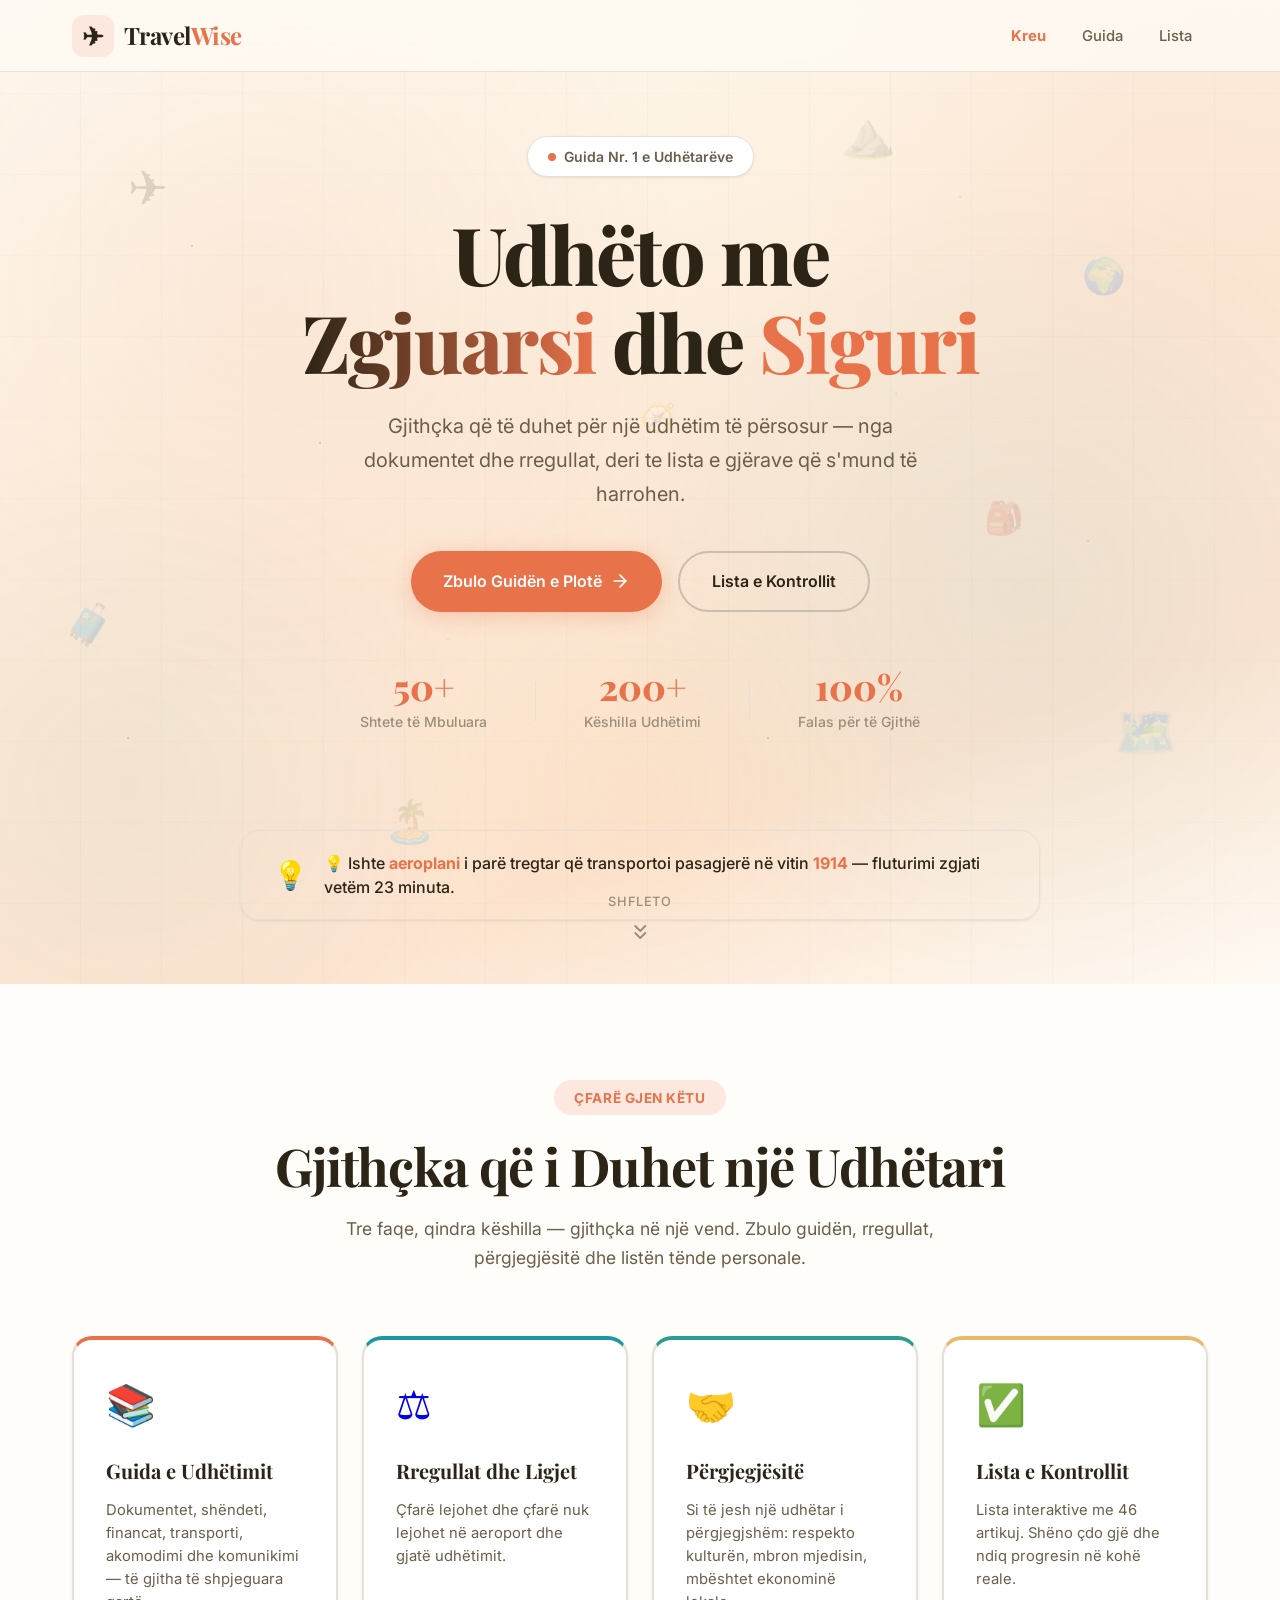
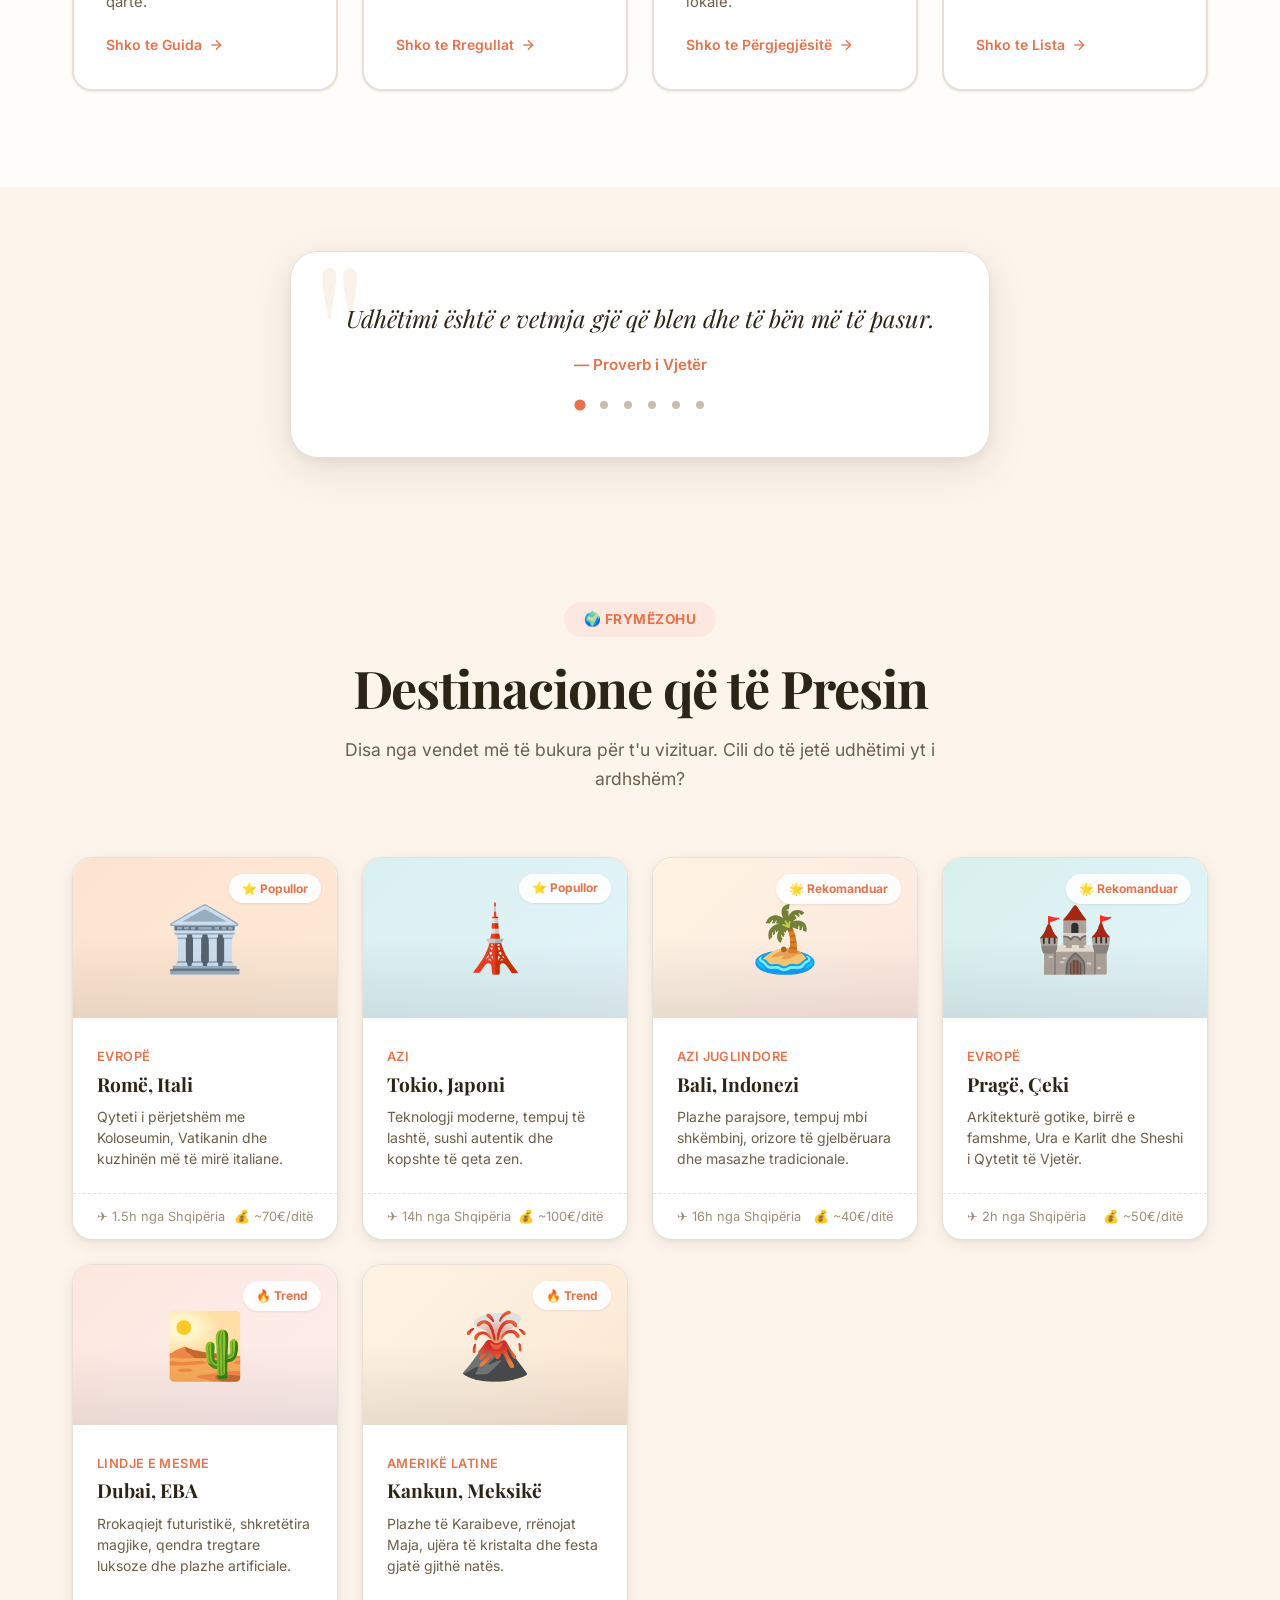
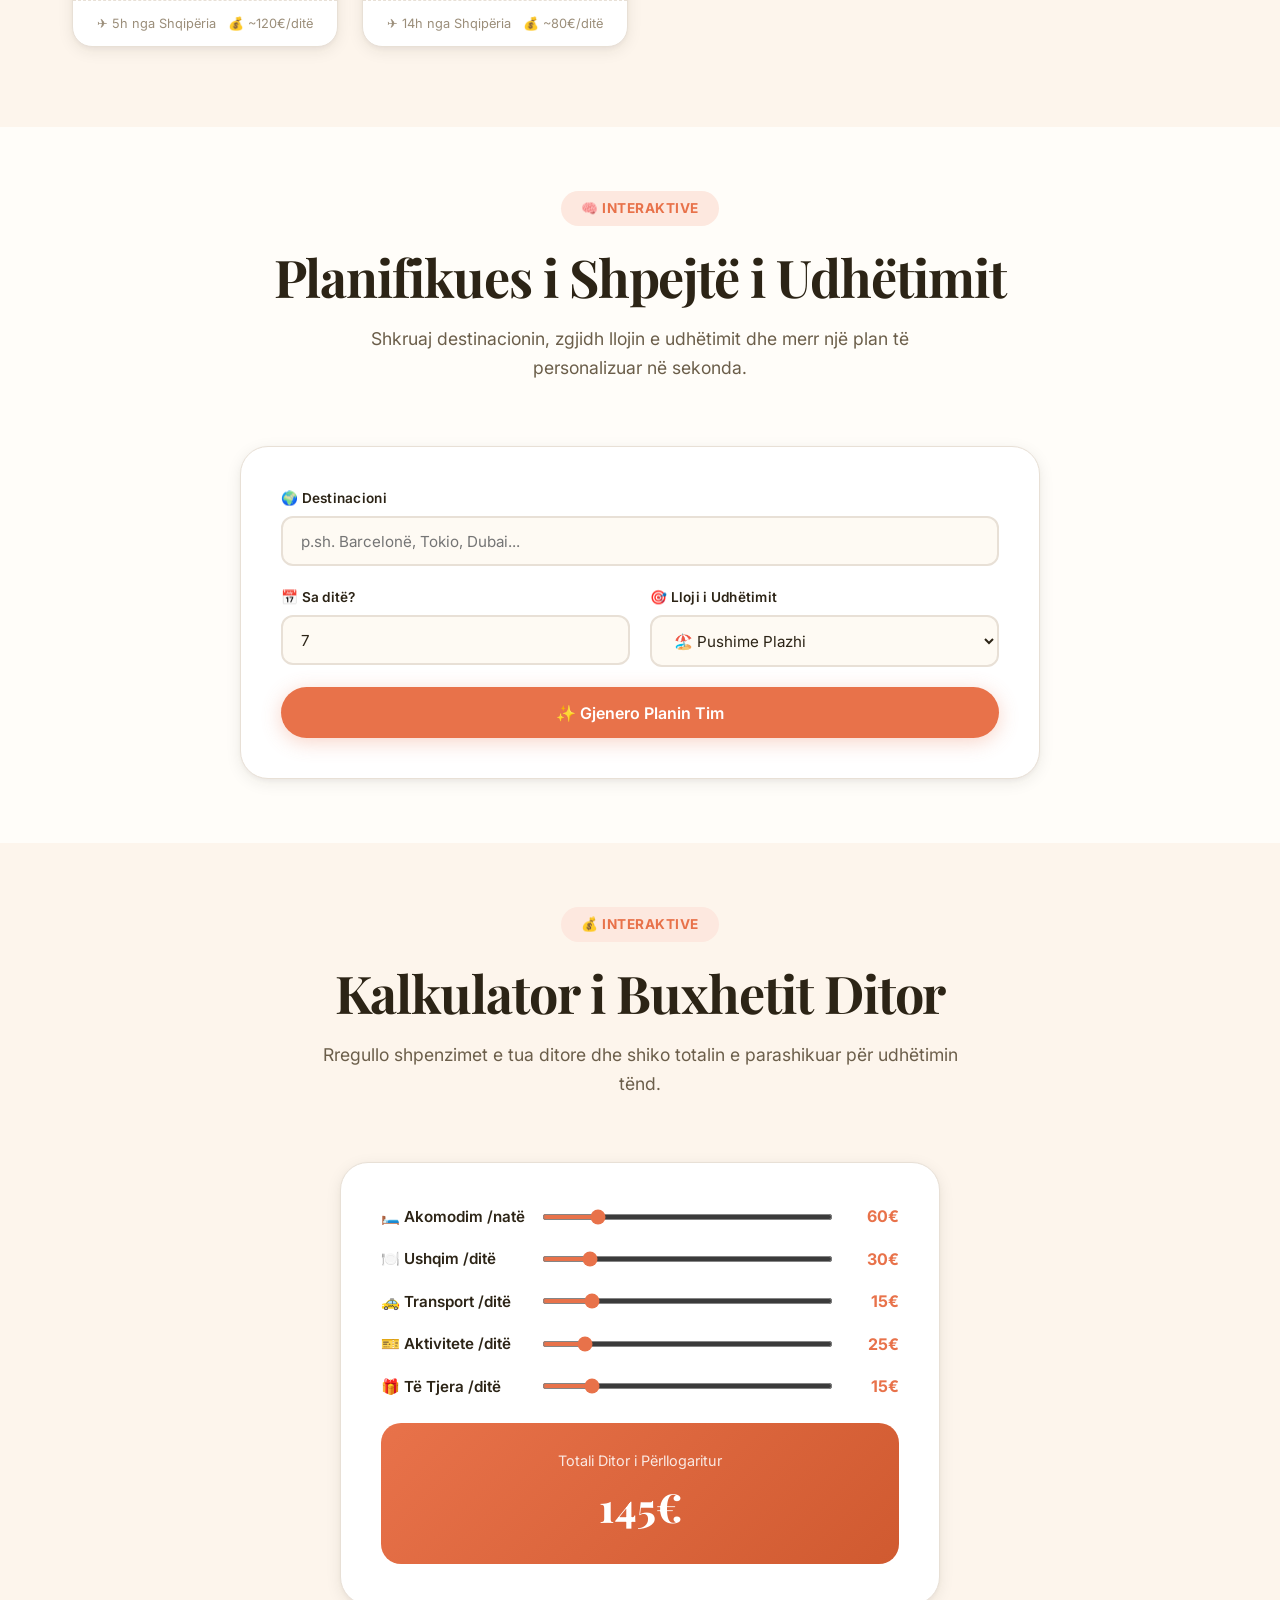
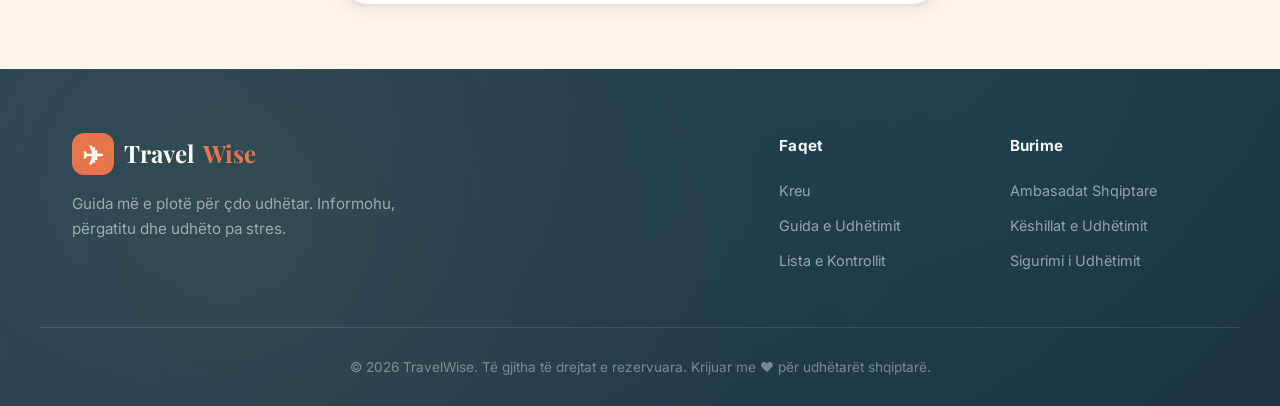
==== commit 88518e2d: "this is a project about travel" ====
--- a/index.html
+++ b/index.html
@@ -139,6 +139,93 @@
                     <button class="quote-dot" data-index="3"></button>
                     <button class="quote-dot" data-index="4"></button>
                     <button class="quote-dot" data-index="5"></button>
+                </div>
+            </div>
+        </div>
+    </section>
+
+    <!-- ===== DESTINACIONE TË FRYMËZUARA ===== -->
+    <section class="destinations-section" id="destinacione">
+        <div class="container">
+            <div class="section-header">
+                <span class="section-tag">🌍 Frymëzohu</span>
+                <h2 class="section-title">Destinacione që të Presin</h2>
+                <p class="section-desc">
+                    Disa nga vendet më të bukura për t'u vizituar. Cili do të jetë udhëtimi yt i ardhshëm?
+                </p>
+            </div>
+            <div class="destinations-grid">
+                <div class="dest-card">
+                    <div class="dest-card-img">🏛️<span class="dest-card-badge">⭐ Popullor</span></div>
+                    <div class="dest-card-body">
+                        <span class="dest-region">Evropë</span>
+                        <h3>Romë, Itali</h3>
+                        <p>Qyteti i përjetshëm me Koloseumin, Vatikanin dhe kuzhinën më të mirë italiane.</p>
+                    </div>
+                    <div class="dest-card-footer">
+                        <span>✈ 1.5h nga Shqipëria</span>
+                        <span>💰 ~70€/ditë</span>
+                    </div>
+                </div>
+                <div class="dest-card">
+                    <div class="dest-card-img">🗼<span class="dest-card-badge">⭐ Popullor</span></div>
+                    <div class="dest-card-body">
+                        <span class="dest-region">Azi</span>
+                        <h3>Tokio, Japoni</h3>
+                        <p>Teknologji moderne, tempuj të lashtë, sushi autentik dhe kopshte të qeta zen.</p>
+                    </div>
+                    <div class="dest-card-footer">
+                        <span>✈ 14h nga Shqipëria</span>
+                        <span>💰 ~100€/ditë</span>
+                    </div>
+                </div>
+                <div class="dest-card">
+                    <div class="dest-card-img">🏝️<span class="dest-card-badge">🌟 Rekomanduar</span></div>
+                    <div class="dest-card-body">
+                        <span class="dest-region">Azi Juglindore</span>
+                        <h3>Bali, Indonezi</h3>
+                        <p>Plazhe parajsore, tempuj mbi shkëmbinj, orizore të gjelbëruara dhe masazhe tradicionale.</p>
+                    </div>
+                    <div class="dest-card-footer">
+                        <span>✈ 16h nga Shqipëria</span>
+                        <span>💰 ~40€/ditë</span>
+                    </div>
+                </div>
+                <div class="dest-card">
+                    <div class="dest-card-img">🏰<span class="dest-card-badge">🌟 Rekomanduar</span></div>
+                    <div class="dest-card-body">
+                        <span class="dest-region">Evropë</span>
+                        <h3>Pragë, Çeki</h3>
+                        <p>Arkitekturë gotike, birrë e famshme, Ura e Karlit dhe Sheshi i Qytetit të Vjetër.</p>
+                    </div>
+                    <div class="dest-card-footer">
+                        <span>✈ 2h nga Shqipëria</span>
+                        <span>💰 ~50€/ditë</span>
+                    </div>
+                </div>
+                <div class="dest-card">
+                    <div class="dest-card-img">🏜️<span class="dest-card-badge">🔥 Trend</span></div>
+                    <div class="dest-card-body">
+                        <span class="dest-region">Lindje e Mesme</span>
+                        <h3>Dubai, EBA</h3>
+                        <p>Rrokaqiejt futuristikë, shkretëtira magjike, qendra tregtare luksoze dhe plazhe artificiale.</p>
+                    </div>
+                    <div class="dest-card-footer">
+                        <span>✈ 5h nga Shqipëria</span>
+                        <span>💰 ~120€/ditë</span>
+                    </div>
+                </div>
+                <div class="dest-card">
+                    <div class="dest-card-img">🌋<span class="dest-card-badge">🔥 Trend</span></div>
+                    <div class="dest-card-body">
+                        <span class="dest-region">Amerikë Latine</span>
+                        <h3>Kankun, Meksikë</h3>
+                        <p>Plazhe të Karaibeve, rrënojat Maja, ujëra të kristalta dhe festa gjatë gjithë natës.</p>
+                    </div>
+                    <div class="dest-card-footer">
+                        <span>✈ 14h nga Shqipëria</span>
+                        <span>💰 ~80€/ditë</span>
+                    </div>
                 </div>
             </div>
         </div>
--- a/assets/css/style.css
+++ b/assets/css/style.css
@@ -25,16 +25,25 @@
     --text-muted: #9B8E7A;
     --text-light: #B8A990;
     
-    /* Ngjyra theksuese */
-    --accent: #C87A4A;
-    --accent-hover: #B0683A;
-    --accent-light: #F5E1D0;
-    --accent-glow: rgba(200, 122, 74, 0.25);
+    /* Ngjyra theksuese — më të gjalla për udhëtarët */
+    --accent: #E8724A;
+    --accent-hover: #D05A30;
+    --accent-light: #FDE8DF;
+    --accent-glow: rgba(232, 114, 74, 0.30);
     
-    /* Ngjyra shtesë */
-    --teal: #3D7A7A;
-    --teal-light: #E8F3F3;
-    --teal-hover: #346868;
+    /* Ngjyra shtesë — të frymëzuara nga udhëtimi */
+    --sunset: #F4845F;
+    --sunset-light: #FDE0D5;
+    --ocean: #1B98A0;
+    --ocean-light: #D9F0F1;
+    --ocean-dark: #147780;
+    --golden: #E8B86D;
+    --golden-light: #FDF3E2;
+    --navy: #264653;
+    --sky: #7EC8E3;
+    --sky-light: #E3F4FA;
+    --forest: #2A9D8F;
+    --forest-light: #D8F0ED;
     
     --success: #4A9C6C;
     --success-light: #EAF5EF;
@@ -295,19 +304,61 @@
 
 /* ---------- SEKSIONI 1: HERO ---------- */
 .hero-section {
-    background: linear-gradient(170deg, #FEFAF3 0%, #FDF5EC 40%, #FBF0E2 100%);
+    background: linear-gradient(160deg, #FEF9F0 0%, #FDF3E5 25%, #FCE8D5 50%, #FDE4D0 75%, #FEFAF3 100%);
+    position: relative;
     overflow: hidden;
     padding-top: var(--nav-height);
+    min-height: 100vh;
+    display: flex;
+    flex-direction: column;
+    align-items: center;
+    justify-content: center;
+}
+
+/* Harta e botës në sfond */
+.hero-section::after {
+    content: '';
+    position: absolute;
+    inset: 0;
+    background-image: 
+        radial-gradient(circle at 20% 30%, rgba(232, 114, 74, 0.08) 0%, transparent 35%),
+        radial-gradient(circle at 80% 60%, rgba(27, 152, 160, 0.07) 0%, transparent 35%),
+        radial-gradient(circle at 50% 80%, rgba(232, 184, 109, 0.08) 0%, transparent 30%),
+        radial-gradient(circle at 10% 80%, rgba(42, 157, 143, 0.05) 0%, transparent 25%),
+        radial-gradient(circle at 90% 15%, rgba(244, 132, 95, 0.06) 0%, transparent 25%);
+    pointer-events: none;
+    z-index: 0;
+}
+
+/* Pika si rrugë fluturimi */
+.hero-section::before {
+    content: '';
+    position: absolute;
+    inset: 0;
+    background-image: 
+        radial-gradient(2px 2px at 15% 25%, rgba(232,114,74,0.3) 50%, transparent 50%),
+        radial-gradient(2px 2px at 25% 45%, rgba(27,152,160,0.25) 50%, transparent 50%),
+        radial-gradient(2px 2px at 75% 20%, rgba(232,184,109,0.3) 50%, transparent 50%),
+        radial-gradient(2px 2px at 85% 55%, rgba(244,132,95,0.25) 50%, transparent 50%),
+        radial-gradient(2px 2px at 60% 75%, rgba(42,157,143,0.3) 50%, transparent 50%),
+        radial-gradient(2px 2px at 35% 65%, rgba(232,114,74,0.2) 50%, transparent 50%),
+        radial-gradient(2px 2px at 10% 75%, rgba(27,152,160,0.25) 50%, transparent 50%),
+        radial-gradient(2px 2px at 90% 85%, rgba(232,184,109,0.2) 50%, transparent 50%),
+        radial-gradient(2px 2px at 50% 15%, rgba(244,132,95,0.2) 50%, transparent 50%),
+        radial-gradient(2px 2px at 70% 40%, rgba(42,157,143,0.2) 50%, transparent 50%);
+    background-size: 100% 100%;
+    pointer-events: none;
+    z-index: 0;
 }
 
 .hero-bg-pattern {
     position: absolute;
     inset: 0;
-    background-image:
-        radial-gradient(circle at 15% 30%, rgba(200, 122, 74, 0.06) 0%, transparent 50%),
-        radial-gradient(circle at 85% 70%, rgba(61, 122, 122, 0.05) 0%, transparent 50%),
-        radial-gradient(circle at 50% 50%, rgba(200, 122, 74, 0.03) 0%, transparent 70%);
+    background: 
+        repeating-linear-gradient(0deg, transparent, transparent 80px, rgba(232,184,109,0.06) 80px, rgba(232,184,109,0.06) 81px),
+        repeating-linear-gradient(90deg, transparent, transparent 80px, rgba(27,152,160,0.04) 80px, rgba(27,152,160,0.04) 81px);
     pointer-events: none;
+    z-index: 0;
 }
 
 .hero-content {
@@ -504,8 +555,8 @@
 }
 
 .section-tag-responsibilities {
-    background: var(--teal-light);
-    color: var(--teal);
+    background: var(--ocean-light);
+    color: var(--ocean-dark);
 }
 
 .section-tag-checklist {
@@ -1685,3 +1736,242 @@
         font-size: 2rem;
     }
 }
+
+/* ============================================================
+   DESTINACIONE — Kartolina Udhëtimi
+   ============================================================ */
+
+.destinations-section {
+    background: var(--bg-secondary);
+    padding: 5rem 0;
+}
+
+.destinations-grid {
+    display: grid;
+    grid-template-columns: repeat(auto-fit, minmax(250px, 1fr));
+    gap: 1.5rem;
+    margin-top: 2rem;
+}
+
+.dest-card {
+    background: var(--bg-card);
+    border-radius: var(--radius-lg);
+    overflow: hidden;
+    box-shadow: var(--shadow-md);
+    border: 1px solid var(--border-light);
+    transition: all var(--transition-slow);
+    cursor: pointer;
+    position: relative;
+}
+
+.dest-card:hover {
+    transform: translateY(-8px);
+    box-shadow: var(--shadow-xl);
+}
+
+.dest-card-img {
+    height: 160px;
+    display: flex;
+    align-items: center;
+    justify-content: center;
+    font-size: 4rem;
+    position: relative;
+    overflow: hidden;
+}
+
+.dest-card-img::after {
+    content: '';
+    position: absolute;
+    inset: 0;
+    background: linear-gradient(to bottom, transparent 50%, rgba(0,0,0,0.08) 100%);
+}
+
+.dest-card:nth-child(1) .dest-card-img { background: linear-gradient(135deg, #FDE4D0, #FCE8D5); }
+.dest-card:nth-child(2) .dest-card-img { background: linear-gradient(135deg, #D9F0F1, #E3F4FA); }
+.dest-card:nth-child(3) .dest-card-img { background: linear-gradient(135deg, #FDF3E2, #FDE8DF); }
+.dest-card:nth-child(4) .dest-card-img { background: linear-gradient(135deg, #D8F0ED, #E3F4FA); }
+.dest-card:nth-child(5) .dest-card-img { background: linear-gradient(135deg, #FDE8DF, #FDEDEC); }
+.dest-card:nth-child(6) .dest-card-img { background: linear-gradient(135deg, #FDF3E2, #FCE8D5); }
+
+.dest-card-badge {
+    position: absolute;
+    top: 1rem;
+    right: 1rem;
+    background: rgba(255,255,255,0.9);
+    backdrop-filter: blur(8px);
+    padding: 0.3rem 0.8rem;
+    border-radius: var(--radius-full);
+    font-size: 0.75rem;
+    font-weight: 700;
+    color: var(--accent);
+    z-index: 2;
+    box-shadow: var(--shadow-sm);
+}
+
+.dest-card-body {
+    padding: 1.5rem;
+}
+
+.dest-card-body h3 {
+    font-family: var(--font-heading);
+    font-size: 1.2rem;
+    font-weight: 700;
+    color: var(--text-primary);
+    margin-bottom: 0.35rem;
+}
+
+.dest-card-body .dest-region {
+    font-size: 0.8rem;
+    color: var(--accent);
+    font-weight: 600;
+    letter-spacing: 0.03em;
+    text-transform: uppercase;
+    margin-bottom: 0.5rem;
+}
+
+.dest-card-body p {
+    font-size: 0.875rem;
+    color: var(--text-secondary);
+    line-height: 1.5;
+}
+
+.dest-card-footer {
+    display: flex;
+    align-items: center;
+    justify-content: space-between;
+    padding: 0.75rem 1.5rem;
+    border-top: 1px dashed var(--border-light);
+    font-size: 0.8rem;
+    color: var(--text-muted);
+}
+
+.dest-card-footer span {
+    display: flex;
+    align-items: center;
+    gap: 0.3rem;
+}
+
+/* ============================================================
+   KARTAT SI KARTOLINA — Stil i ri
+   ============================================================ */
+
+.essential-card {
+    border-radius: var(--radius-lg) var(--radius-lg) var(--radius-lg) 0;
+    border-left: 4px solid var(--accent);
+    position: relative;
+}
+
+.essential-card::after {
+    content: '✈';
+    position: absolute;
+    bottom: 1rem;
+    right: 1.5rem;
+    font-size: 1.5rem;
+    opacity: 0.1;
+    pointer-events: none;
+}
+
+.essential-card:nth-child(1) { border-left-color: var(--accent); }
+.essential-card:nth-child(2) { border-left-color: var(--ocean); }
+.essential-card:nth-child(3) { border-left-color: var(--forest); }
+.essential-card:nth-child(4) { border-left-color: var(--sunset); }
+.essential-card:nth-child(5) { border-left-color: var(--golden); }
+.essential-card:nth-child(6) { border-left-color: var(--navy); }
+
+.essential-card::before {
+    content: '';
+    position: absolute;
+    top: -1px; left: -1px; right: -1px; bottom: -1px;
+    border: 2px dashed transparent;
+    border-radius: var(--radius-lg);
+    pointer-events: none;
+    transition: border-color var(--transition-slow);
+}
+
+.essential-card:hover::before {
+    border-color: var(--border-medium);
+}
+
+.rule-card {
+    position: relative;
+    overflow: visible;
+}
+
+.rule-card::after {
+    content: '';
+    position: absolute;
+    top: -2px;
+    left: 20px;
+    right: 20px;
+    height: 4px;
+    border-radius: 0 0 4px 4px;
+}
+
+.rule-allowed::after { background: var(--forest); }
+.rule-forbidden::after { background: var(--danger); }
+
+.site-footer {
+    background: linear-gradient(135deg, var(--navy), #1a3340);
+    position: relative;
+    overflow: hidden;
+}
+
+.site-footer::before {
+    content: '';
+    position: absolute;
+    inset: 0;
+    background: 
+        radial-gradient(circle at 20% 50%, rgba(232,184,109,0.08) 0%, transparent 50%),
+        radial-gradient(circle at 80% 20%, rgba(27,152,160,0.06) 0%, transparent 50%);
+    pointer-events: none;
+}
+
+.ticket-divider {
+    width: 100%;
+    height: 2px;
+    background: repeating-linear-gradient(90deg, var(--border-medium) 0, var(--border-medium) 8px, transparent 8px, transparent 16px);
+    margin: 3rem 0;
+}
+
+.compass-ornament {
+    text-align: center;
+    font-size: 2rem;
+    opacity: 0.3;
+    margin: 2rem 0;
+    animation: floatAround 10s infinite ease-in-out;
+}
+
+.recommended-badge {
+    display: inline-flex;
+    align-items: center;
+    gap: 0.35rem;
+    background: linear-gradient(135deg, var(--golden), var(--accent));
+    color: white;
+    padding: 0.25rem 0.9rem;
+    border-radius: var(--radius-full);
+    font-size: 0.72rem;
+    font-weight: 700;
+    letter-spacing: 0.04em;
+    text-transform: uppercase;
+    box-shadow: 0 2px 8px rgba(232,184,109,0.3);
+}
+
+.overview-card {
+    position: relative;
+    border: 2px solid var(--border-light);
+}
+
+.overview-card:nth-child(1) { border-top: 4px solid var(--accent); }
+.overview-card:nth-child(2) { border-top: 4px solid var(--ocean); }
+.overview-card:nth-child(3) { border-top: 4px solid var(--forest); }
+.overview-card:nth-child(4) { border-top: 4px solid var(--golden); }
+
+@media (max-width: 768px) {
+    .destinations-grid {
+        grid-template-columns: repeat(auto-fit, minmax(200px, 1fr));
+    }
+    .dest-card-img {
+        height: 130px;
+        font-size: 3rem;
+    }
+}
